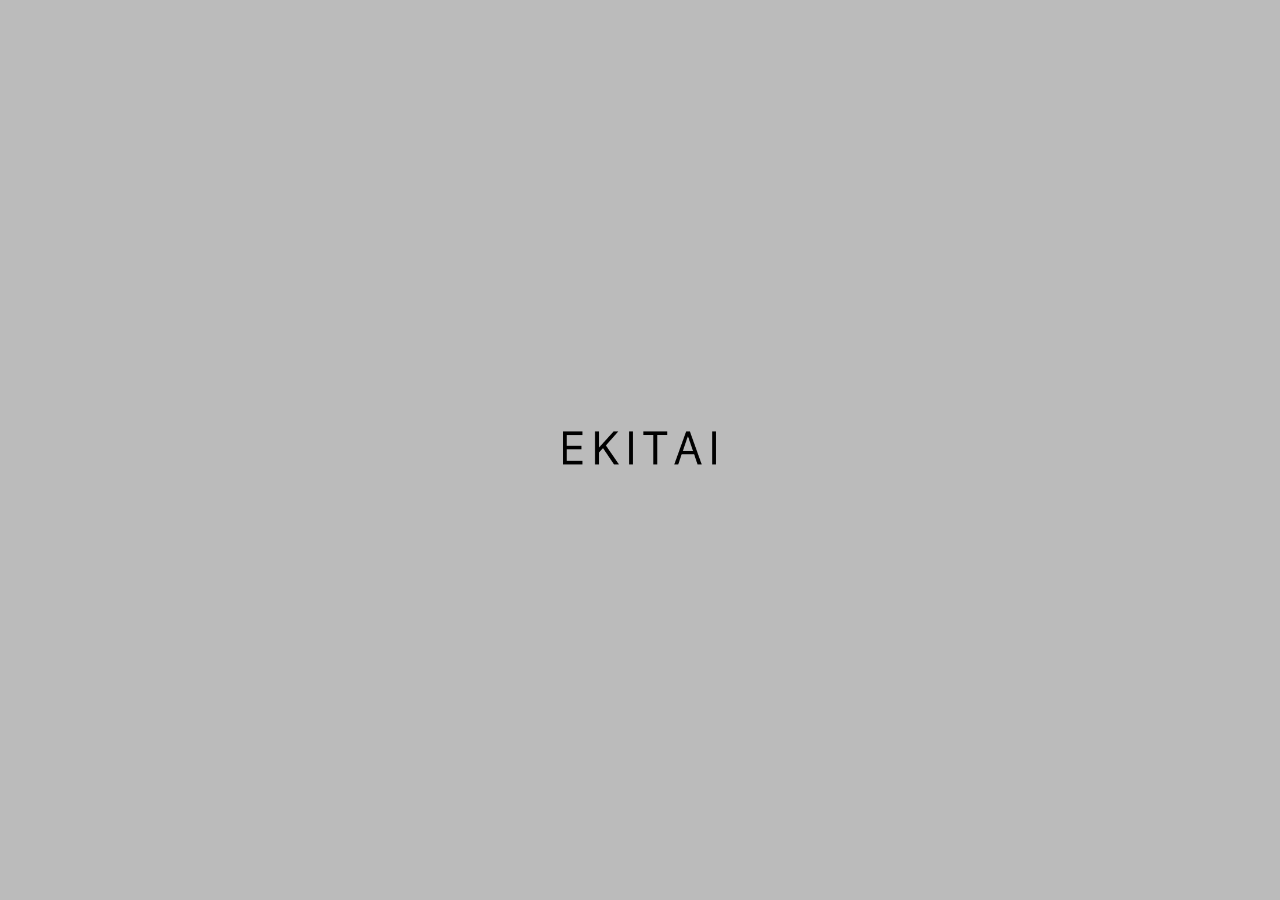
==== index.html @ 5b838860 "add single page" ====
<!DOCTYPE html>
<html lang="zh-TW">
<head>
    <meta charset="UTF-8">
    <meta name="viewport" content="width=device-width, initial-scale=1.0">
    <title>EKITAI 高斯模糊</title>
    <link rel="icon" href="favicon.ico"/>
    <style>
        body, html {
            height: 100%;
            margin: 0;
            display: flex;
            justify-content: center;
            align-items: center;
            background-color: #bbb;
        }
        .image-container {
            max-width: 100%;
            max-height: 100%;
            display: flex;
            justify-content: center;
            align-items: center;
        }
        img {
            max-width: 20%;
            max-height: 100vh;
            object-fit: contain;
        }
    </style>
</head>
<body>
    <div class="image-container">
        <img src="images/logo/logo_black.png" alt="ekitai logo black">
    </div>
</body>
</html>
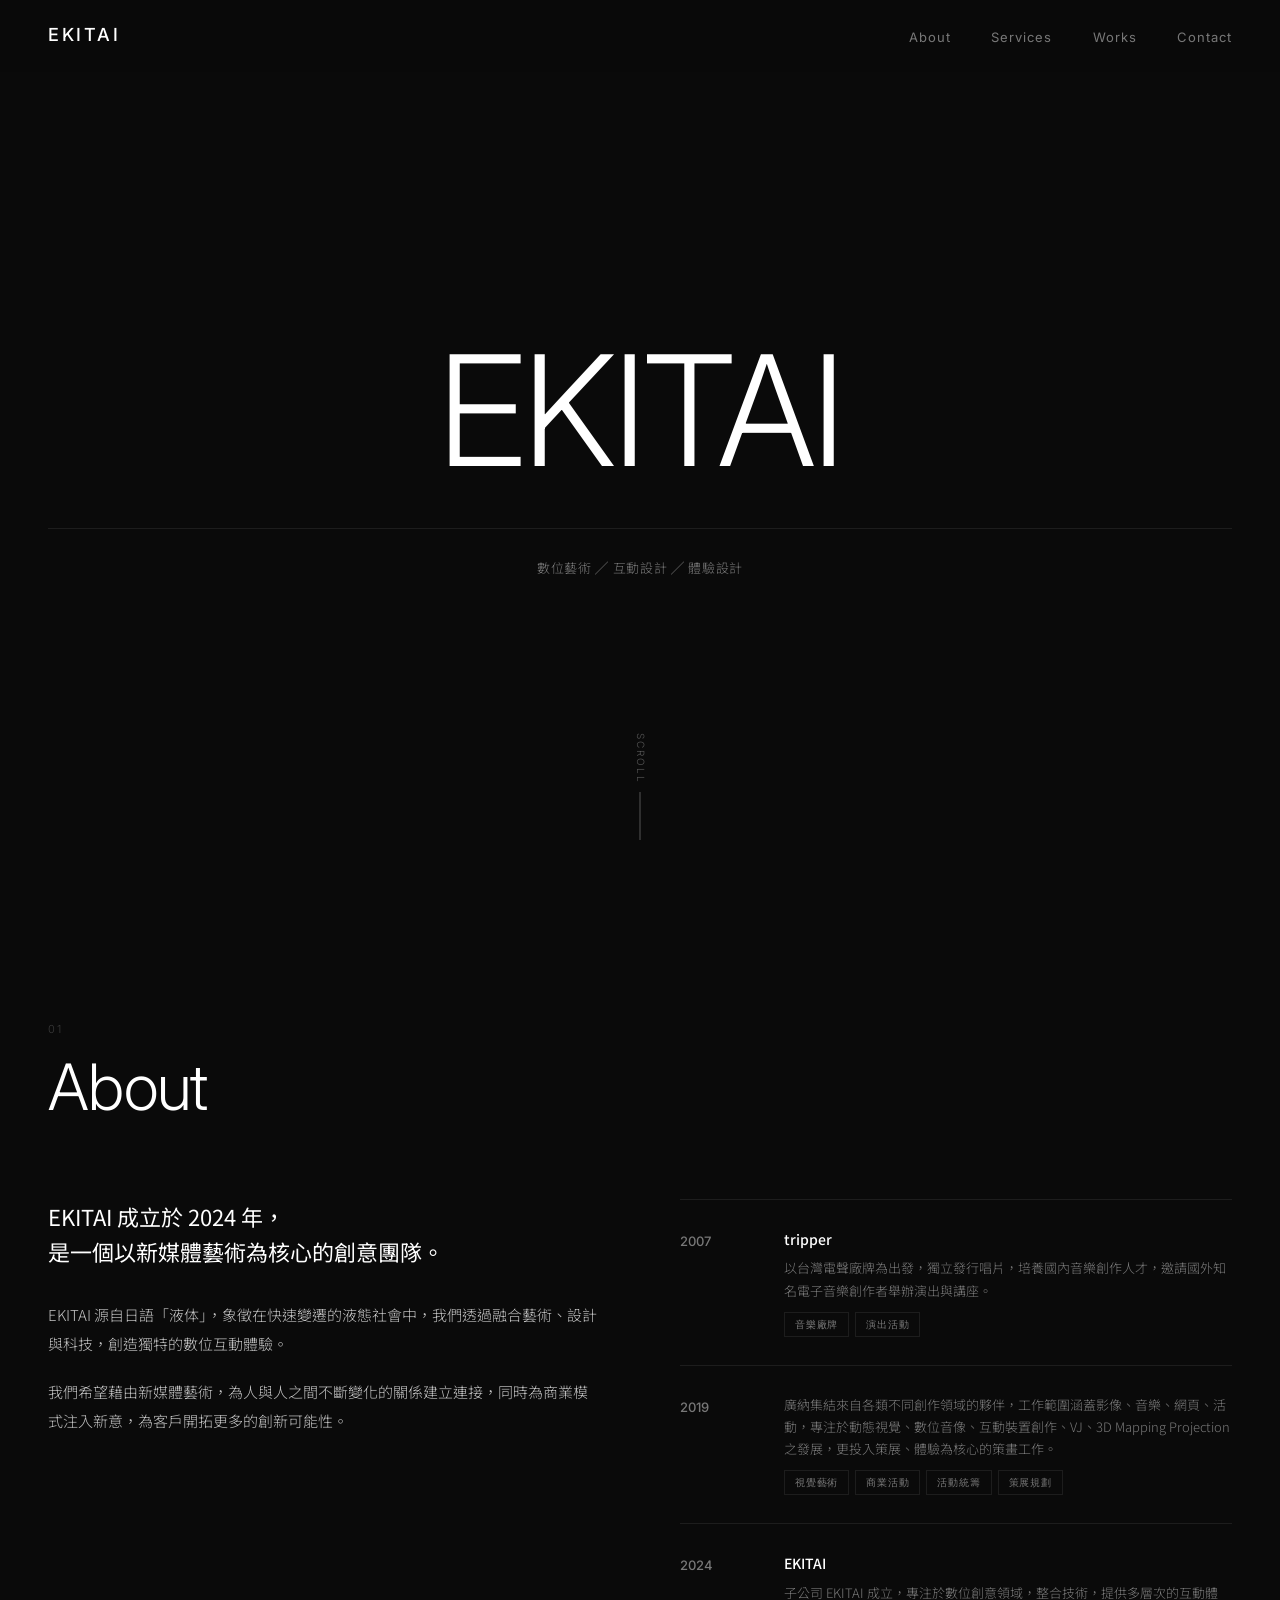
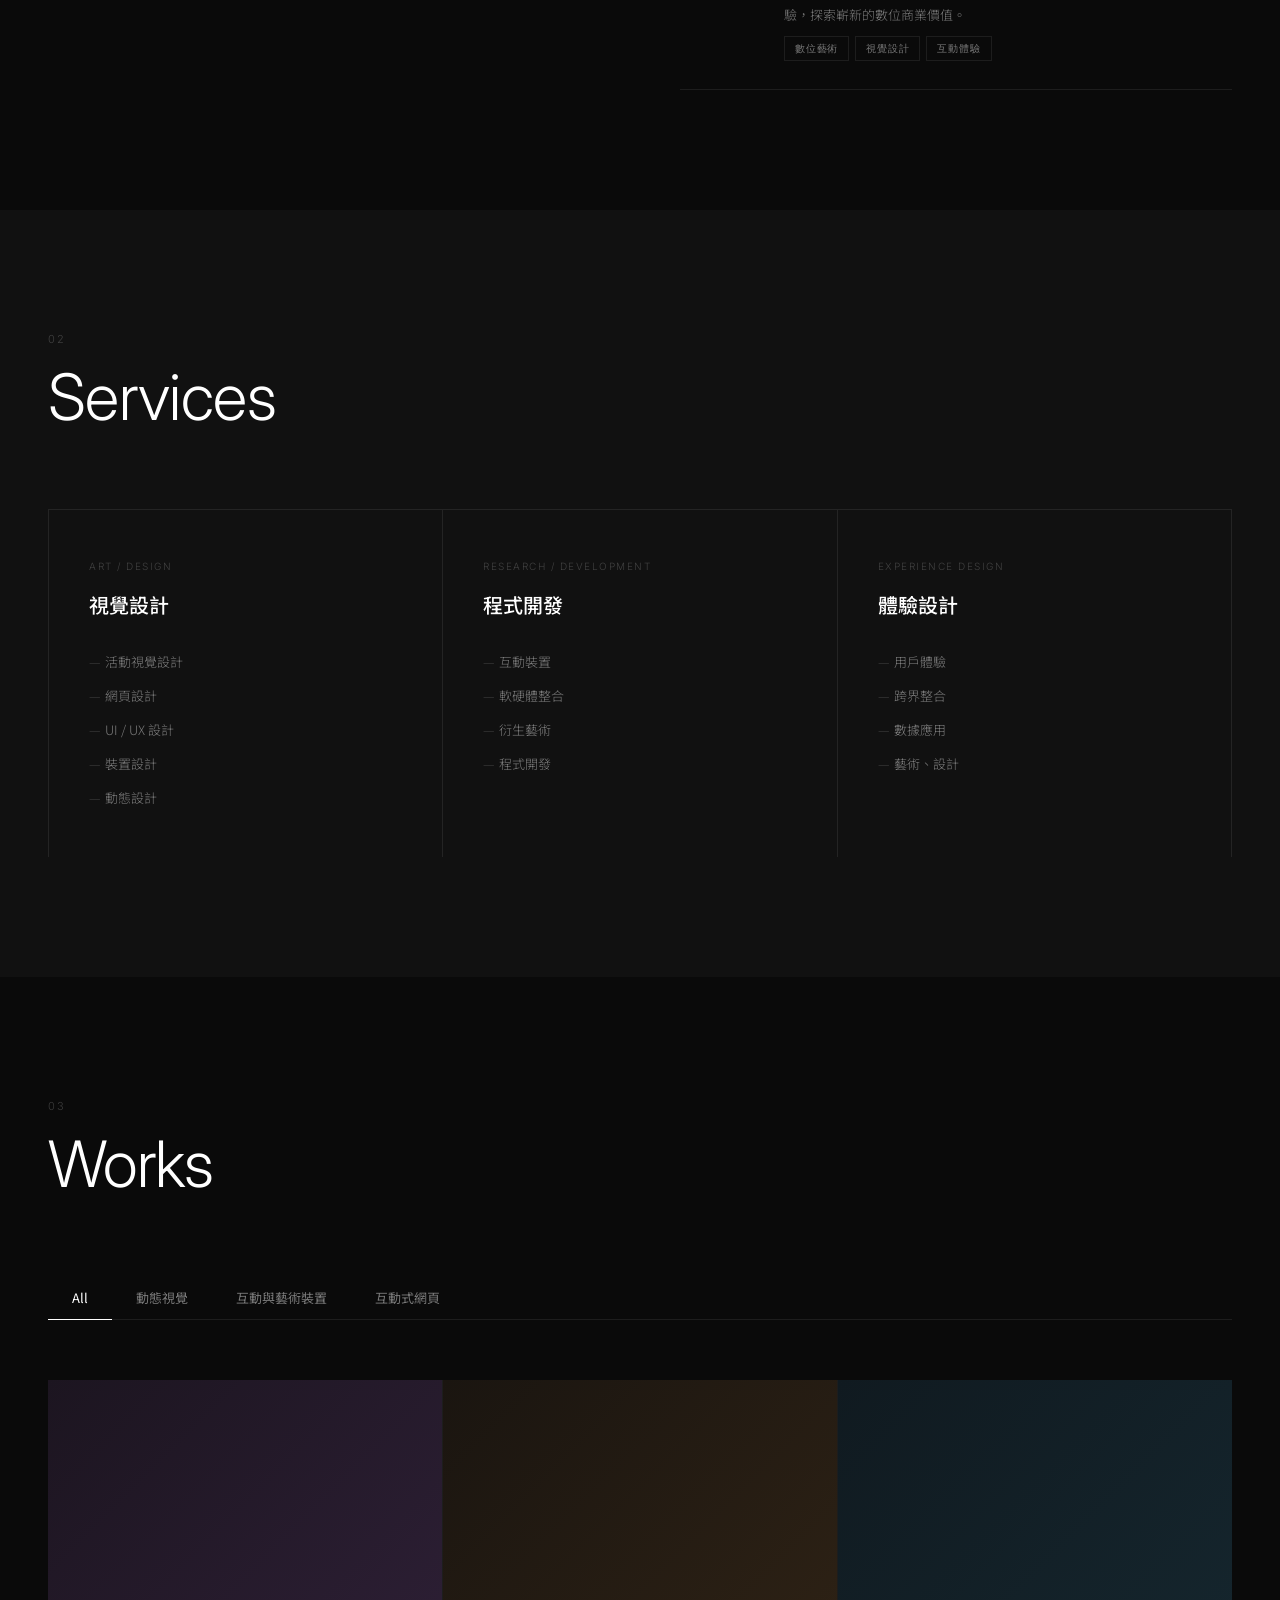
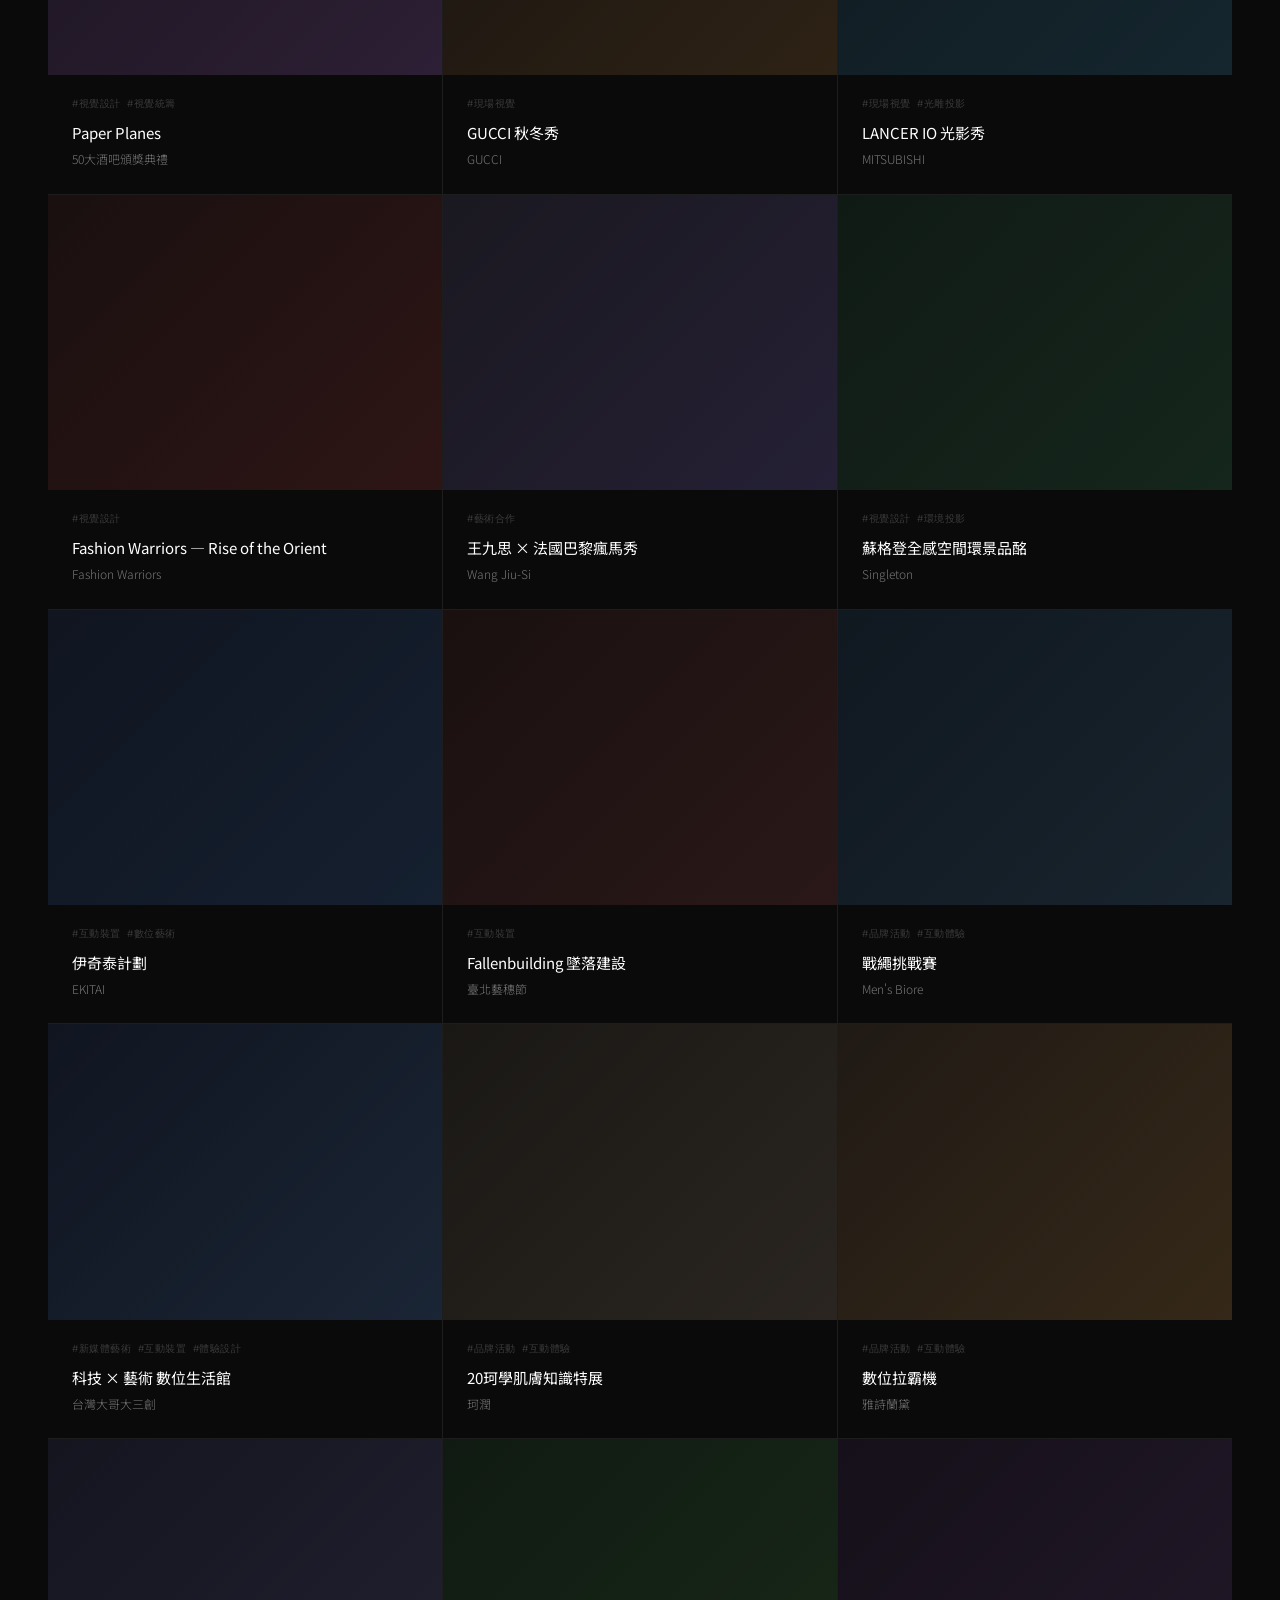
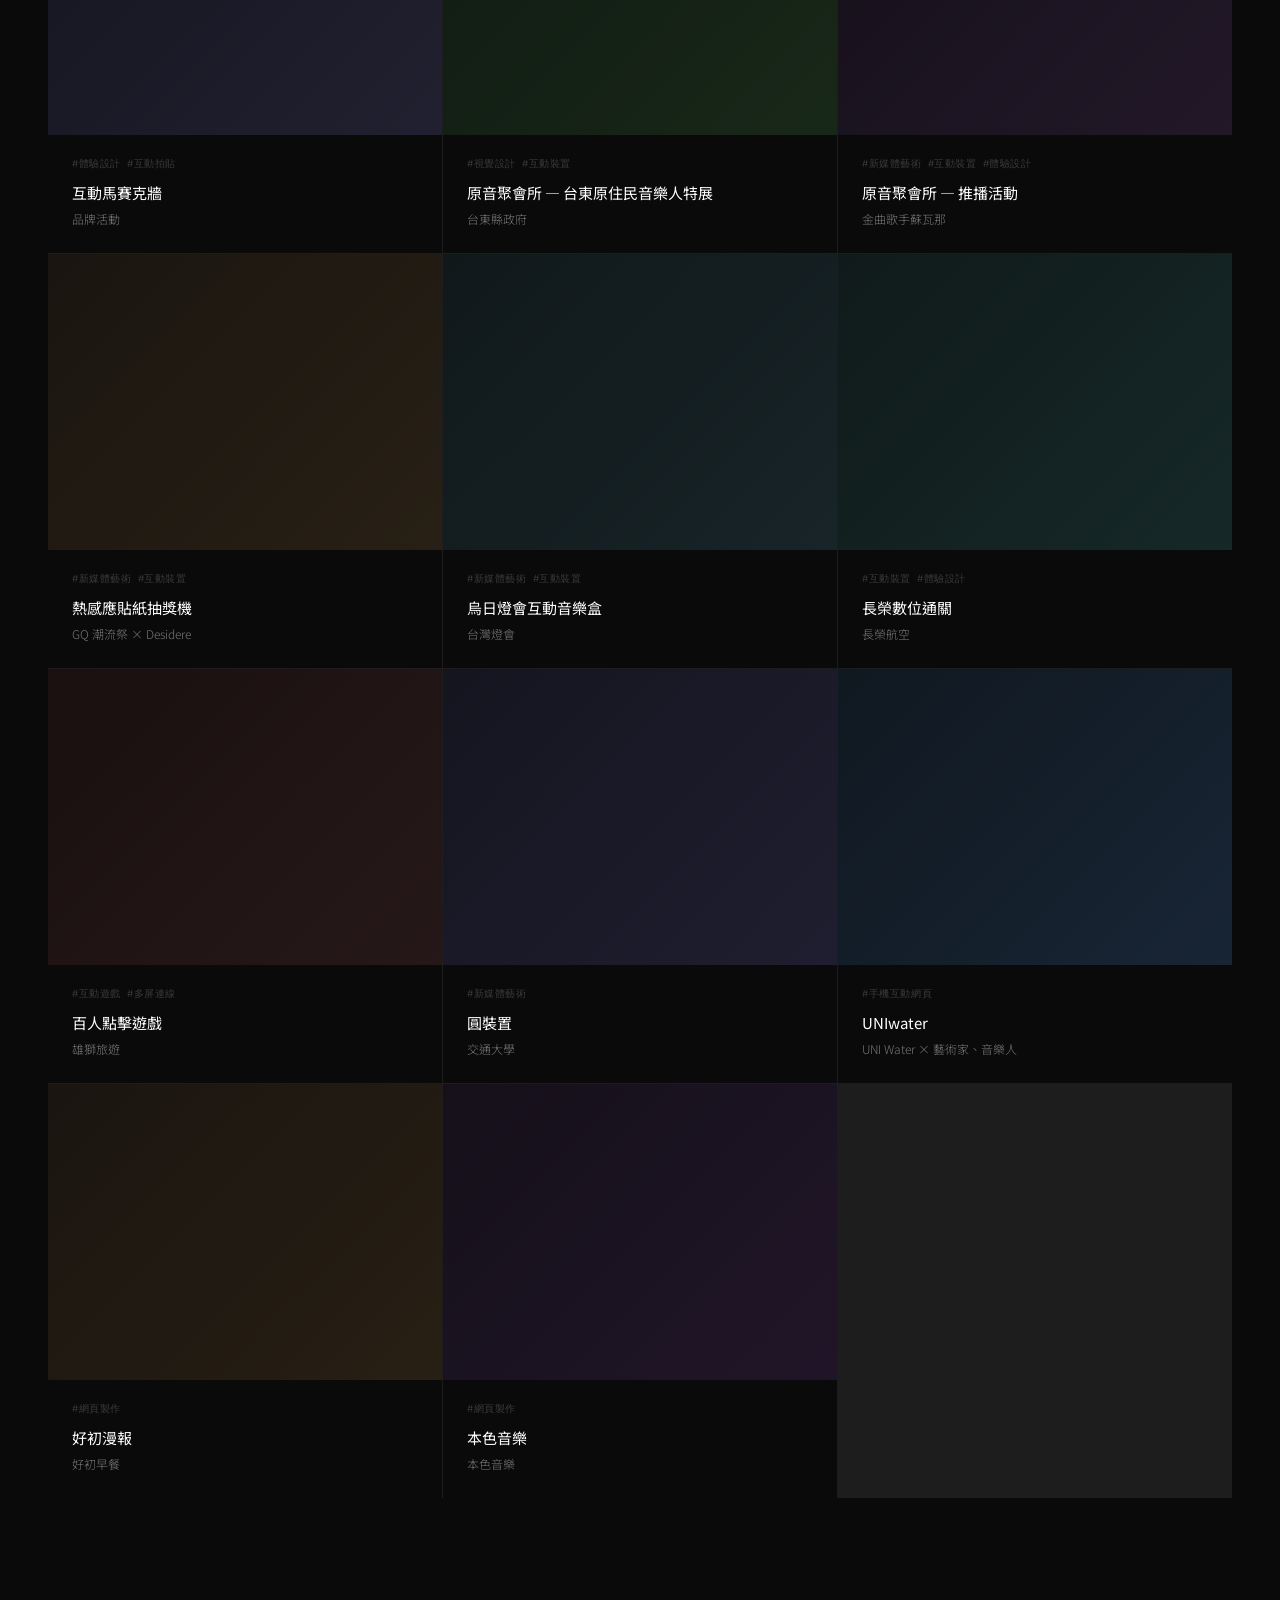
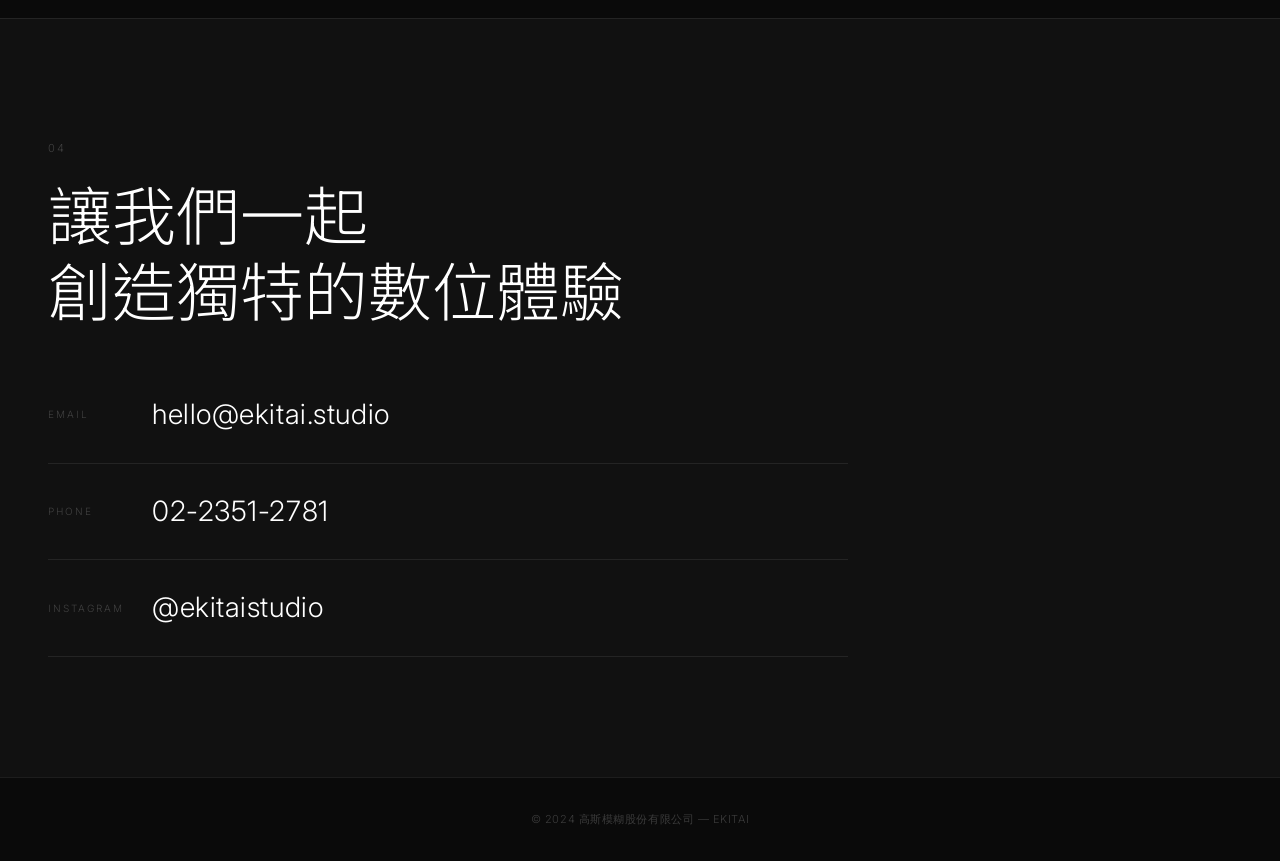
==== commit 3c91b1b5: "Launch official website with full content 重構官方網站，涵蓋 Hero、About（品牌理念與時間軸）、 Services、Works（23 件作品案例）、C" ====
--- a/index.html
+++ b/index.html
@@ -1,36 +1,1030 @@
 <!DOCTYPE html>
 <html lang="zh-TW">
 <head>
-    <meta charset="UTF-8">
-    <meta name="viewport" content="width=device-width, initial-scale=1.0">
-    <title>EKITAI 高斯模糊</title>
-    <link rel="icon" href="favicon.ico"/>
-    <style>
-        body, html {
-            height: 100%;
-            margin: 0;
-            display: flex;
-            justify-content: center;
-            align-items: center;
-            background-color: #bbb;
-        }
-        .image-container {
-            max-width: 100%;
-            max-height: 100%;
-            display: flex;
-            justify-content: center;
-            align-items: center;
-        }
-        img {
-            max-width: 20%;
-            max-height: 100vh;
-            object-fit: contain;
-        }
-    </style>
+  <meta charset="UTF-8">
+  <meta name="viewport" content="width=device-width, initial-scale=1.0">
+  <title>EKITAI — 高斯模糊股份有限公司</title>
+  <meta name="description" content="EKITAI 是以新媒體藝術為核心的創意團隊，融合藝術、設計與科技，創造獨特的數位互動體驗。">
+  <link rel="icon" href="favicon.ico">
+  <link rel="preconnect" href="https://fonts.googleapis.com">
+  <link rel="preconnect" href="https://fonts.gstatic.com" crossorigin>
+  <link href="https://fonts.googleapis.com/css2?family=Inter:wght@300;400;500&family=Noto+Sans+TC:wght@300;400;500&display=swap" rel="stylesheet">
+
+  <style>
+    /* ─── Reset & 基礎 ─── */
+    *, *::before, *::after { box-sizing: border-box; margin: 0; padding: 0; }
+
+    :root {
+      --bg: #0a0a0a;
+      --bg-2: #111111;
+      --bg-3: #1a1a1a;
+      --border: rgba(255,255,255,0.08);
+      --white: #ffffff;
+      --grey: rgba(255,255,255,0.45);
+      --grey-2: rgba(255,255,255,0.2);
+      --accent: #ffffff;
+      --font-en: 'Inter', sans-serif;
+      --font-zh: 'Noto Sans TC', sans-serif;
+    }
+
+    html { scroll-behavior: smooth; }
+
+    body {
+      background: var(--bg);
+      color: var(--white);
+      font-family: var(--font-zh);
+      font-weight: 300;
+      line-height: 1.7;
+      overflow-x: hidden;
+    }
+
+    /* ─── Navigation ─── */
+    nav {
+      position: fixed;
+      top: 0; left: 0; right: 0;
+      z-index: 100;
+      display: flex;
+      align-items: center;
+      justify-content: space-between;
+      padding: 20px 48px;
+      background: rgba(10,10,10,0.85);
+      backdrop-filter: blur(12px);
+      -webkit-backdrop-filter: blur(12px);
+      border-bottom: 1px solid transparent;
+      transition: border-color 0.3s;
+    }
+
+    nav.scrolled { border-bottom-color: var(--border); }
+
+    .nav-logo {
+      font-family: var(--font-en);
+      font-size: 18px;
+      font-weight: 500;
+      letter-spacing: 0.15em;
+      color: var(--white);
+      text-decoration: none;
+    }
+
+    .nav-links {
+      display: flex;
+      gap: 40px;
+      list-style: none;
+    }
+
+    .nav-links a {
+      font-family: var(--font-en);
+      font-size: 13px;
+      font-weight: 400;
+      letter-spacing: 0.08em;
+      color: var(--grey);
+      text-decoration: none;
+      transition: color 0.2s;
+    }
+
+    .nav-links a:hover { color: var(--white); }
+
+    /* 漢堡選單（手機版） */
+    .nav-hamburger {
+      display: none;
+      flex-direction: column;
+      gap: 5px;
+      cursor: pointer;
+      padding: 4px;
+    }
+
+    .nav-hamburger span {
+      display: block;
+      width: 22px;
+      height: 1px;
+      background: var(--white);
+      transition: all 0.3s;
+    }
+
+    .nav-hamburger.open span:nth-child(1) { transform: rotate(45deg) translate(4px, 4px); }
+    .nav-hamburger.open span:nth-child(2) { opacity: 0; }
+    .nav-hamburger.open span:nth-child(3) { transform: rotate(-45deg) translate(4px, -4px); }
+
+    /* 手機版選單 */
+    .nav-mobile {
+      display: none;
+      position: fixed;
+      top: 0; left: 0; right: 0; bottom: 0;
+      z-index: 99;
+      background: var(--bg);
+      flex-direction: column;
+      justify-content: center;
+      align-items: center;
+      gap: 40px;
+    }
+
+    .nav-mobile.open { display: flex; }
+
+    .nav-mobile a {
+      font-family: var(--font-en);
+      font-size: 28px;
+      font-weight: 400;
+      letter-spacing: 0.1em;
+      color: var(--white);
+      text-decoration: none;
+      transition: opacity 0.2s;
+    }
+
+    .nav-mobile a:hover { opacity: 0.5; }
+
+    /* ─── Hero ─── */
+    #hero {
+      min-height: 100svh;
+      display: flex;
+      flex-direction: column;
+      justify-content: center;
+      align-items: center;
+      padding: 80px 48px 60px;
+      position: relative;
+      overflow: hidden;
+      text-align: center;
+    }
+
+    .hero-title {
+      font-family: var(--font-en);
+      font-size: clamp(72px, 12vw, 180px);
+      font-weight: 300;
+      letter-spacing: -0.02em;
+      line-height: 0.9;
+      color: var(--white);
+    }
+
+    .hero-bottom {
+      display: flex;
+      align-items: center;
+      justify-content: center;
+      margin-top: 48px;
+      border-top: 1px solid var(--border);
+      padding-top: 28px;
+      width: 100%;
+    }
+
+    .hero-desc {
+      font-size: 13px;
+      color: var(--grey);
+      letter-spacing: 0.05em;
+      text-align: center;
+    }
+
+    /* 滾動提示 */
+    .scroll-hint {
+      position: absolute;
+      bottom: 60px;
+      left: 50%;
+      transform: translateX(-50%);
+      display: flex;
+      flex-direction: column;
+      align-items: center;
+      gap: 8px;
+      opacity: 0.3;
+    }
+
+    .scroll-hint span {
+      font-family: var(--font-en);
+      font-size: 10px;
+      letter-spacing: 0.2em;
+      writing-mode: vertical-rl;
+    }
+
+    .scroll-line {
+      width: 1px;
+      height: 48px;
+      background: var(--white);
+      animation: scrollDown 1.8s ease-in-out infinite;
+    }
+
+    @keyframes scrollDown {
+      0% { transform: scaleY(0); transform-origin: top; }
+      50% { transform: scaleY(1); transform-origin: top; }
+      51% { transform: scaleY(1); transform-origin: bottom; }
+      100% { transform: scaleY(0); transform-origin: bottom; }
+    }
+
+    /* ─── 共用 Section 樣式 ─── */
+    section { padding: 120px 48px; }
+
+    .section-index {
+      font-family: var(--font-en);
+      font-size: 11px;
+      letter-spacing: 0.2em;
+      color: var(--grey-2);
+      margin-bottom: 16px;
+    }
+
+    .section-title {
+      font-family: var(--font-en);
+      font-size: clamp(36px, 5vw, 72px);
+      font-weight: 300;
+      letter-spacing: -0.01em;
+      line-height: 1;
+      margin-bottom: 80px;
+    }
+
+    /* ─── About ─── */
+    #about { background: var(--bg); }
+
+    .about-grid {
+      display: grid;
+      grid-template-columns: 1fr 1fr;
+      gap: 80px;
+      align-items: start;
+    }
+
+    .about-text p {
+      font-size: 15px;
+      color: rgba(255,255,255,0.75);
+      line-height: 1.9;
+      margin-bottom: 20px;
+    }
+
+    .about-text .highlight {
+      font-size: 22px;
+      font-weight: 400;
+      color: var(--white);
+      line-height: 1.6;
+      margin-bottom: 32px;
+    }
+
+    /* 時間軸 */
+    .timeline {
+      display: flex;
+      flex-direction: column;
+      gap: 0;
+    }
+
+    .timeline-item {
+      display: grid;
+      grid-template-columns: 80px 1fr;
+      gap: 24px;
+      padding: 28px 0;
+      border-top: 1px solid var(--border);
+      position: relative;
+    }
+
+    .timeline-item:last-child { border-bottom: 1px solid var(--border); }
+
+    .timeline-year {
+      font-family: var(--font-en);
+      font-size: 13px;
+      font-weight: 500;
+      color: var(--grey);
+      padding-top: 2px;
+    }
+
+    .timeline-content h4 {
+      font-size: 14px;
+      font-weight: 500;
+      color: var(--white);
+      margin-bottom: 6px;
+    }
+
+    .timeline-content p {
+      font-size: 13px;
+      color: var(--grey);
+      line-height: 1.7;
+    }
+
+    .timeline-tags {
+      display: flex;
+      flex-wrap: wrap;
+      gap: 6px;
+      margin-top: 10px;
+    }
+
+    .timeline-tag {
+      font-family: var(--font-en);
+      font-size: 10px;
+      letter-spacing: 0.08em;
+      padding: 3px 10px;
+      border: 1px solid var(--border);
+      color: var(--grey);
+    }
+
+    /* ─── Services ─── */
+    #services { background: var(--bg-2); }
+
+    .services-grid {
+      display: grid;
+      grid-template-columns: repeat(3, 1fr);
+      border-left: 1px solid var(--border);
+    }
+
+    .service-col {
+      padding: 48px 40px;
+      border-right: 1px solid var(--border);
+      border-top: 1px solid var(--border);
+    }
+
+    .service-en {
+      font-family: var(--font-en);
+      font-size: 10px;
+      letter-spacing: 0.15em;
+      color: var(--grey-2);
+      text-transform: uppercase;
+      margin-bottom: 16px;
+    }
+
+    .service-title {
+      font-size: 20px;
+      font-weight: 500;
+      margin-bottom: 32px;
+      line-height: 1.4;
+    }
+
+    .service-items {
+      list-style: none;
+      display: flex;
+      flex-direction: column;
+      gap: 12px;
+    }
+
+    .service-items li {
+      font-size: 13px;
+      color: var(--grey);
+      padding-left: 16px;
+      position: relative;
+    }
+
+    .service-items li::before {
+      content: '—';
+      position: absolute;
+      left: 0;
+      color: var(--grey-2);
+    }
+
+    /* ─── Works ─── */
+    #works { background: var(--bg); }
+
+    .works-filter {
+      display: flex;
+      gap: 0;
+      margin-bottom: 60px;
+      border-bottom: 1px solid var(--border);
+    }
+
+    .filter-btn {
+      font-family: var(--font-zh);
+      font-size: 13px;
+      font-weight: 400;
+      color: var(--grey);
+      background: none;
+      border: none;
+      cursor: pointer;
+      padding: 12px 24px;
+      position: relative;
+      transition: color 0.2s;
+      white-space: nowrap;
+    }
+
+    .filter-btn::after {
+      content: '';
+      position: absolute;
+      bottom: -1px; left: 0; right: 0;
+      height: 1px;
+      background: var(--white);
+      transform: scaleX(0);
+      transition: transform 0.2s;
+    }
+
+    .filter-btn.active { color: var(--white); }
+    .filter-btn.active::after { transform: scaleX(1); }
+    .filter-btn:hover { color: rgba(255,255,255,0.7); }
+
+    .works-grid {
+      display: grid;
+      grid-template-columns: repeat(3, 1fr);
+      gap: 1px;
+      background: var(--border);
+    }
+
+    .work-card {
+      background: var(--bg);
+      position: relative;
+      overflow: hidden;
+      cursor: pointer;
+      display: block;
+    }
+
+    .work-card[data-category] { transition: opacity 0.3s, transform 0.3s; }
+    .work-card.hidden { display: none; }
+
+    .work-thumb {
+      width: 100%;
+      aspect-ratio: 4/3;
+      background: var(--bg-3);
+      position: relative;
+      overflow: hidden;
+    }
+
+    /* 佔位圖漸層背景 */
+    .work-thumb::before {
+      content: '';
+      position: absolute;
+      inset: 0;
+      background: linear-gradient(135deg, var(--ph-a, #1a1a1a) 0%, var(--ph-b, #2a2a2a) 100%);
+    }
+
+    .work-thumb-overlay {
+      position: absolute;
+      inset: 0;
+      background: rgba(0,0,0,0);
+      transition: background 0.3s;
+    }
+
+    .work-card:hover .work-thumb-overlay { background: rgba(0,0,0,0.3); }
+
+    .work-info {
+      padding: 20px 24px 24px;
+    }
+
+    .work-tags {
+      display: flex;
+      flex-wrap: wrap;
+      gap: 6px;
+      margin-bottom: 10px;
+    }
+
+    .work-tag {
+      font-family: var(--font-en);
+      font-size: 10px;
+      letter-spacing: 0.06em;
+      color: var(--grey-2);
+    }
+
+    .work-tag::before { content: '#'; }
+
+    .work-name {
+      font-size: 15px;
+      font-weight: 400;
+      color: var(--white);
+      line-height: 1.4;
+      margin-bottom: 6px;
+    }
+
+    .work-client {
+      font-size: 12px;
+      color: var(--grey);
+    }
+
+    /* ─── Contact ─── */
+    #contact {
+      background: var(--bg-2);
+      border-top: 1px solid var(--border);
+    }
+
+    .contact-inner {
+      max-width: 800px;
+    }
+
+    .contact-cta {
+      font-size: clamp(32px, 5vw, 64px);
+      font-weight: 300;
+      line-height: 1.2;
+      margin-bottom: 64px;
+      color: var(--white);
+    }
+
+    .contact-links {
+      display: flex;
+      flex-direction: column;
+      gap: 24px;
+    }
+
+    .contact-row {
+      display: flex;
+      align-items: center;
+      gap: 24px;
+      padding-bottom: 24px;
+      border-bottom: 1px solid var(--border);
+    }
+
+    .contact-label {
+      font-family: var(--font-en);
+      font-size: 10px;
+      letter-spacing: 0.2em;
+      color: var(--grey-2);
+      width: 80px;
+      flex-shrink: 0;
+      text-transform: uppercase;
+    }
+
+    .contact-value {
+      font-family: var(--font-en);
+      font-size: clamp(16px, 2.5vw, 28px);
+      font-weight: 300;
+      color: var(--white);
+      text-decoration: none;
+      letter-spacing: 0.02em;
+      transition: opacity 0.2s;
+    }
+
+    .contact-value:hover { opacity: 0.5; }
+
+    /* ─── Footer ─── */
+    footer {
+      padding: 32px 48px;
+      border-top: 1px solid var(--border);
+      display: flex;
+      justify-content: center;
+      align-items: center;
+      text-align: center;
+    }
+
+    footer p {
+      font-family: var(--font-en);
+      font-size: 11px;
+      color: var(--grey-2);
+      letter-spacing: 0.05em;
+    }
+
+    /* ─── 入場動畫 ─── */
+    .reveal {
+      opacity: 0;
+      transform: translateY(24px);
+      transition: opacity 0.7s ease, transform 0.7s ease;
+    }
+
+    .reveal.visible {
+      opacity: 1;
+      transform: translateY(0);
+    }
+
+    /* ─── RWD ─── */
+    @media (max-width: 900px) {
+      nav { padding: 18px 24px; }
+      .nav-links { display: none; }
+      .nav-hamburger { display: flex; }
+
+      #hero { padding: 80px 24px 48px; }
+      .hero-bottom { flex-direction: column; align-items: center; gap: 12px; }
+
+      section { padding: 80px 24px; }
+
+      .about-grid { grid-template-columns: 1fr; gap: 48px; }
+
+      .services-grid { grid-template-columns: 1fr; }
+
+      .works-filter { overflow-x: auto; padding-bottom: 0; }
+      .filter-btn { padding: 12px 18px; }
+
+      .works-grid { grid-template-columns: 1fr 1fr; }
+
+      footer { padding: 24px; flex-direction: column; gap: 8px; text-align: center; }
+    }
+
+    @media (max-width: 600px) {
+      .works-grid { grid-template-columns: 1fr; }
+    }
+  </style>
 </head>
 <body>
-    <div class="image-container">
-        <img src="images/logo/logo_black.png" alt="ekitai logo black">
+
+  <!-- Navigation -->
+  <nav id="nav">
+    <a href="#hero" class="nav-logo">EKITAI</a>
+    <ul class="nav-links">
+      <li><a href="#about">About</a></li>
+      <li><a href="#services">Services</a></li>
+      <li><a href="#works">Works</a></li>
+      <li><a href="#contact">Contact</a></li>
+    </ul>
+    <div class="nav-hamburger" id="hamburger" aria-label="選單">
+      <span></span><span></span><span></span>
     </div>
+  </nav>
+
+  <!-- 手機版選單 -->
+  <div class="nav-mobile" id="mobileMenu">
+    <a href="#about" class="mobile-link">About</a>
+    <a href="#services" class="mobile-link">Services</a>
+    <a href="#works" class="mobile-link">Works</a>
+    <a href="#contact" class="mobile-link">Contact</a>
+  </div>
+
+  <!-- Hero -->
+  <section id="hero">
+    <h1 class="hero-title reveal">EKITAI</h1>
+    <div class="hero-bottom reveal">
+      <p class="hero-desc">數位藝術 ╱ 互動設計 ╱ 體驗設計</p>
+    </div>
+    <div class="scroll-hint">
+      <span>SCROLL</span>
+      <div class="scroll-line"></div>
+    </div>
+  </section>
+
+  <!-- About -->
+  <section id="about">
+    <div class="section-index reveal">01</div>
+    <h2 class="section-title reveal">About</h2>
+    <div class="about-grid">
+      <div class="about-text">
+        <p class="highlight reveal">EKITAI 成立於 2024 年，<br>是一個以新媒體藝術為核心的創意團隊。</p>
+        <p class="reveal">EKITAI 源自日語「液体」，象徵在快速變遷的液態社會中，我們透過融合藝術、設計與科技，創造獨特的數位互動體驗。</p>
+        <p class="reveal">我們希望藉由新媒體藝術，為人與人之間不斷變化的關係建立連接，同時為商業模式注入新意，為客戶開拓更多的創新可能性。</p>
+      </div>
+      <div class="timeline reveal">
+        <div class="timeline-item">
+          <div class="timeline-year">2007</div>
+          <div class="timeline-content">
+            <h4>tripper</h4>
+            <p>以台灣電聲廠牌為出發，獨立發行唱片，培養國內音樂創作人才，邀請國外知名電子音樂創作者舉辦演出與講座。</p>
+            <div class="timeline-tags">
+              <span class="timeline-tag">音樂廠牌</span>
+              <span class="timeline-tag">演出活動</span>
+            </div>
+          </div>
+        </div>
+        <div class="timeline-item">
+          <div class="timeline-year">2019</div>
+          <div class="timeline-content">
+            <p>廣納集結來自各類不同創作領域的夥伴，工作範圍涵蓋影像、音樂、網頁、活動，專注於動態視覺、數位音像、互動裝置創作、VJ、3D Mapping Projection 之發展，更投入策展、體驗為核心的策畫工作。</p>
+            <div class="timeline-tags">
+              <span class="timeline-tag">視覺藝術</span>
+              <span class="timeline-tag">商業活動</span>
+              <span class="timeline-tag">活動統籌</span>
+              <span class="timeline-tag">策展規劃</span>
+            </div>
+          </div>
+        </div>
+        <div class="timeline-item">
+          <div class="timeline-year">2024</div>
+          <div class="timeline-content">
+            <h4>EKITAI</h4>
+            <p>子公司 EKITAI 成立，專注於數位創意領域，整合技術，提供多層次的互動體驗，探索嶄新的數位商業價值。</p>
+            <div class="timeline-tags">
+              <span class="timeline-tag">數位藝術</span>
+              <span class="timeline-tag">視覺設計</span>
+              <span class="timeline-tag">互動體驗</span>
+            </div>
+          </div>
+        </div>
+      </div>
+    </div>
+  </section>
+
+  <!-- Services -->
+  <section id="services">
+    <div class="section-index reveal">02</div>
+    <h2 class="section-title reveal">Services</h2>
+    <div class="services-grid">
+      <div class="service-col reveal">
+        <div class="service-en">Art / Design</div>
+        <h3 class="service-title">視覺設計</h3>
+        <ul class="service-items">
+          <li>活動視覺設計</li>
+          <li>網頁設計</li>
+          <li>UI / UX 設計</li>
+          <li>裝置設計</li>
+          <li>動態設計</li>
+        </ul>
+      </div>
+      <div class="service-col reveal">
+        <div class="service-en">Research / Development</div>
+        <h3 class="service-title">程式開發</h3>
+        <ul class="service-items">
+          <li>互動裝置</li>
+          <li>軟硬體整合</li>
+          <li>衍生藝術</li>
+          <li>程式開發</li>
+        </ul>
+      </div>
+      <div class="service-col reveal">
+        <div class="service-en">Experience Design</div>
+        <h3 class="service-title">體驗設計</h3>
+        <ul class="service-items">
+          <li>用戶體驗</li>
+          <li>跨界整合</li>
+          <li>數據應用</li>
+          <li>藝術、設計</li>
+        </ul>
+      </div>
+    </div>
+  </section>
+
+  <!-- Works -->
+  <section id="works">
+    <div class="section-index reveal">03</div>
+    <h2 class="section-title reveal">Works</h2>
+
+    <!-- 篩選按鈕 -->
+    <div class="works-filter reveal">
+      <button class="filter-btn active" data-filter="all">All</button>
+      <button class="filter-btn" data-filter="motion">動態視覺</button>
+      <button class="filter-btn" data-filter="install">互動與藝術裝置</button>
+      <button class="filter-btn" data-filter="web">互動式網頁</button>
+    </div>
+
+    <!-- 作品卡片 -->
+    <div class="works-grid">
+
+      <!-- 動態視覺 -->
+      <div class="work-card" data-category="motion" style="--ph-a:#1c1520;--ph-b:#2d1f35;">
+        <div class="work-thumb"><div class="work-thumb-overlay"></div></div>
+        <div class="work-info">
+          <div class="work-tags"><span class="work-tag">視覺設計</span><span class="work-tag">視覺統籌</span></div>
+          <div class="work-name">Paper Planes</div>
+          <div class="work-client">50大酒吧頒獎典禮</div>
+        </div>
+      </div>
+
+      <div class="work-card" data-category="motion" style="--ph-a:#1a1510;--ph-b:#2e2215;">
+        <div class="work-thumb"><div class="work-thumb-overlay"></div></div>
+        <div class="work-info">
+          <div class="work-tags"><span class="work-tag">現場視覺</span></div>
+          <div class="work-name">GUCCI 秋冬秀</div>
+          <div class="work-client">GUCCI</div>
+        </div>
+      </div>
+
+      <div class="work-card" data-category="motion" style="--ph-a:#101a20;--ph-b:#15262e;">
+        <div class="work-thumb"><div class="work-thumb-overlay"></div></div>
+        <div class="work-info">
+          <div class="work-tags"><span class="work-tag">現場視覺</span><span class="work-tag">光雕投影</span></div>
+          <div class="work-name">LANCER IO 光影秀</div>
+          <div class="work-client">MITSUBISHI</div>
+        </div>
+      </div>
+
+      <div class="work-card" data-category="motion" style="--ph-a:#1a1010;--ph-b:#2e1515;">
+        <div class="work-thumb"><div class="work-thumb-overlay"></div></div>
+        <div class="work-info">
+          <div class="work-tags"><span class="work-tag">視覺設計</span></div>
+          <div class="work-name">Fashion Warriors — Rise of the Orient</div>
+          <div class="work-client">Fashion Warriors</div>
+        </div>
+      </div>
+
+      <div class="work-card" data-category="motion" style="--ph-a:#1a1820;--ph-b:#252035;">
+        <div class="work-thumb"><div class="work-thumb-overlay"></div></div>
+        <div class="work-info">
+          <div class="work-tags"><span class="work-tag">藝術合作</span></div>
+          <div class="work-name">王九思 × 法國巴黎瘋馬秀</div>
+          <div class="work-client">Wang Jiu-Si</div>
+        </div>
+      </div>
+
+      <div class="work-card" data-category="motion" style="--ph-a:#101a15;--ph-b:#15261c;">
+        <div class="work-thumb"><div class="work-thumb-overlay"></div></div>
+        <div class="work-info">
+          <div class="work-tags"><span class="work-tag">視覺設計</span><span class="work-tag">環境投影</span></div>
+          <div class="work-name">蘇格登全感空間環景品酩</div>
+          <div class="work-client">Singleton</div>
+        </div>
+      </div>
+
+      <!-- 互動與藝術裝置 -->
+      <div class="work-card" data-category="install" style="--ph-a:#101520;--ph-b:#152030;">
+        <div class="work-thumb"><div class="work-thumb-overlay"></div></div>
+        <div class="work-info">
+          <div class="work-tags"><span class="work-tag">互動裝置</span><span class="work-tag">數位藝術</span></div>
+          <div class="work-name">伊奇泰計劃</div>
+          <div class="work-client">EKITAI</div>
+        </div>
+      </div>
+
+      <div class="work-card" data-category="install" style="--ph-a:#1a1010;--ph-b:#2a1818;">
+        <div class="work-thumb"><div class="work-thumb-overlay"></div></div>
+        <div class="work-info">
+          <div class="work-tags"><span class="work-tag">互動裝置</span></div>
+          <div class="work-name">Fallenbuilding 墜落建設</div>
+          <div class="work-client">臺北藝穗節</div>
+        </div>
+      </div>
+
+      <div class="work-card" data-category="install" style="--ph-a:#101820;--ph-b:#18242e;">
+        <div class="work-thumb"><div class="work-thumb-overlay"></div></div>
+        <div class="work-info">
+          <div class="work-tags"><span class="work-tag">品牌活動</span><span class="work-tag">互動體驗</span></div>
+          <div class="work-name">戰繩挑戰賽</div>
+          <div class="work-client">Men's Biore</div>
+        </div>
+      </div>
+
+      <div class="work-card" data-category="install" style="--ph-a:#101520;--ph-b:#1a2535;">
+        <div class="work-thumb"><div class="work-thumb-overlay"></div></div>
+        <div class="work-info">
+          <div class="work-tags"><span class="work-tag">新媒體藝術</span><span class="work-tag">互動裝置</span><span class="work-tag">體驗設計</span></div>
+          <div class="work-name">科技 × 藝術 數位生活館</div>
+          <div class="work-client">台灣大哥大三創</div>
+        </div>
+      </div>
+
+      <div class="work-card" data-category="install" style="--ph-a:#1a1815;--ph-b:#2a2520;">
+        <div class="work-thumb"><div class="work-thumb-overlay"></div></div>
+        <div class="work-info">
+          <div class="work-tags"><span class="work-tag">品牌活動</span><span class="work-tag">互動體驗</span></div>
+          <div class="work-name">20珂學肌膚知識特展</div>
+          <div class="work-client">珂潤</div>
+        </div>
+      </div>
+
+      <div class="work-card" data-category="install" style="--ph-a:#201a15;--ph-b:#352818;">
+        <div class="work-thumb"><div class="work-thumb-overlay"></div></div>
+        <div class="work-info">
+          <div class="work-tags"><span class="work-tag">品牌活動</span><span class="work-tag">互動體驗</span></div>
+          <div class="work-name">數位拉霸機</div>
+          <div class="work-client">雅詩蘭黛</div>
+        </div>
+      </div>
+
+      <div class="work-card" data-category="install" style="--ph-a:#151520;--ph-b:#202030;">
+        <div class="work-thumb"><div class="work-thumb-overlay"></div></div>
+        <div class="work-info">
+          <div class="work-tags"><span class="work-tag">體驗設計</span><span class="work-tag">互動拍貼</span></div>
+          <div class="work-name">互動馬賽克牆</div>
+          <div class="work-client">品牌活動</div>
+        </div>
+      </div>
+
+      <div class="work-card" data-category="install" style="--ph-a:#101a12;--ph-b:#182818;">
+        <div class="work-thumb"><div class="work-thumb-overlay"></div></div>
+        <div class="work-info">
+          <div class="work-tags"><span class="work-tag">視覺設計</span><span class="work-tag">互動裝置</span></div>
+          <div class="work-name">原音聚會所 — 台東原住民音樂人特展</div>
+          <div class="work-client">台東縣政府</div>
+        </div>
+      </div>
+
+      <div class="work-card" data-category="install" style="--ph-a:#15101a;--ph-b:#221828;">
+        <div class="work-thumb"><div class="work-thumb-overlay"></div></div>
+        <div class="work-info">
+          <div class="work-tags"><span class="work-tag">新媒體藝術</span><span class="work-tag">互動裝置</span><span class="work-tag">體驗設計</span></div>
+          <div class="work-name">原音聚會所 — 推播活動</div>
+          <div class="work-client">金曲歌手蘇瓦那</div>
+        </div>
+      </div>
+
+      <div class="work-card" data-category="install" style="--ph-a:#1a1510;--ph-b:#282015;">
+        <div class="work-thumb"><div class="work-thumb-overlay"></div></div>
+        <div class="work-info">
+          <div class="work-tags"><span class="work-tag">新媒體藝術</span><span class="work-tag">互動裝置</span></div>
+          <div class="work-name">熱感應貼紙抽獎機</div>
+          <div class="work-client">GQ 潮流祭 × Desidere</div>
+        </div>
+      </div>
+
+      <div class="work-card" data-category="install" style="--ph-a:#10181a;--ph-b:#182428;">
+        <div class="work-thumb"><div class="work-thumb-overlay"></div></div>
+        <div class="work-info">
+          <div class="work-tags"><span class="work-tag">新媒體藝術</span><span class="work-tag">互動裝置</span></div>
+          <div class="work-name">烏日燈會互動音樂盒</div>
+          <div class="work-client">台灣燈會</div>
+        </div>
+      </div>
+
+      <div class="work-card" data-category="install" style="--ph-a:#101a1a;--ph-b:#162828;">
+        <div class="work-thumb"><div class="work-thumb-overlay"></div></div>
+        <div class="work-info">
+          <div class="work-tags"><span class="work-tag">互動裝置</span><span class="work-tag">體驗設計</span></div>
+          <div class="work-name">長榮數位通關</div>
+          <div class="work-client">長榮航空</div>
+        </div>
+      </div>
+
+      <div class="work-card" data-category="install" style="--ph-a:#1a1010;--ph-b:#261818;">
+        <div class="work-thumb"><div class="work-thumb-overlay"></div></div>
+        <div class="work-info">
+          <div class="work-tags"><span class="work-tag">互動遊戲</span><span class="work-tag">多屏連線</span></div>
+          <div class="work-name">百人點擊遊戲</div>
+          <div class="work-client">雄獅旅遊</div>
+        </div>
+      </div>
+
+      <div class="work-card" data-category="install" style="--ph-a:#151520;--ph-b:#1e1e30;">
+        <div class="work-thumb"><div class="work-thumb-overlay"></div></div>
+        <div class="work-info">
+          <div class="work-tags"><span class="work-tag">新媒體藝術</span></div>
+          <div class="work-name">圓裝置</div>
+          <div class="work-client">交通大學</div>
+        </div>
+      </div>
+
+      <!-- 互動式網頁 -->
+      <div class="work-card" data-category="web" style="--ph-a:#101820;--ph-b:#182535;">
+        <div class="work-thumb"><div class="work-thumb-overlay"></div></div>
+        <div class="work-info">
+          <div class="work-tags"><span class="work-tag">手機互動網頁</span></div>
+          <div class="work-name">UNIwater</div>
+          <div class="work-client">UNI Water × 藝術家、音樂人</div>
+        </div>
+      </div>
+
+      <div class="work-card" data-category="web" style="--ph-a:#1a1510;--ph-b:#281f14;">
+        <div class="work-thumb"><div class="work-thumb-overlay"></div></div>
+        <div class="work-info">
+          <div class="work-tags"><span class="work-tag">網頁製作</span></div>
+          <div class="work-name">好初漫報</div>
+          <div class="work-client">好初早餐</div>
+        </div>
+      </div>
+
+      <div class="work-card" data-category="web" style="--ph-a:#15101a;--ph-b:#201528;">
+        <div class="work-thumb"><div class="work-thumb-overlay"></div></div>
+        <div class="work-info">
+          <div class="work-tags"><span class="work-tag">網頁製作</span></div>
+          <div class="work-name">本色音樂</div>
+          <div class="work-client">本色音樂</div>
+        </div>
+      </div>
+
+    </div><!-- /.works-grid -->
+  </section>
+
+  <!-- Contact -->
+  <section id="contact">
+    <div class="section-index reveal">04</div>
+    <div class="contact-inner">
+      <h2 class="contact-cta reveal">讓我們一起<br>創造獨特的數位體驗</h2>
+      <div class="contact-links">
+        <div class="contact-row reveal">
+          <span class="contact-label">Email</span>
+          <a href="mailto:hello@ekitai.studio" class="contact-value">hello@ekitai.studio</a>
+        </div>
+        <div class="contact-row reveal">
+          <span class="contact-label">Phone</span>
+          <a href="tel:0223512781" class="contact-value">02-2351-2781</a>
+        </div>
+        <div class="contact-row reveal">
+          <span class="contact-label">Instagram</span>
+          <a href="https://www.instagram.com/ekitaistudio/" target="_blank" rel="noopener" class="contact-value">@ekitaistudio</a>
+        </div>
+      </div>
+    </div>
+  </section>
+
+  <!-- Footer -->
+  <footer>
+    <p>© 2024 高斯模糊股份有限公司 — EKITAI</p>
+  </footer>
+
+  <script>
+    // ─── Nav 滾動效果 ───
+    const nav = document.getElementById('nav');
+    window.addEventListener('scroll', () => {
+      nav.classList.toggle('scrolled', window.scrollY > 40);
+    });
+
+    // ─── 漢堡選單 ───
+    const hamburger = document.getElementById('hamburger');
+    const mobileMenu = document.getElementById('mobileMenu');
+
+    hamburger.addEventListener('click', () => {
+      hamburger.classList.toggle('open');
+      mobileMenu.classList.toggle('open');
+      document.body.style.overflow = mobileMenu.classList.contains('open') ? 'hidden' : '';
+    });
+
+    document.querySelectorAll('.mobile-link').forEach(link => {
+      link.addEventListener('click', () => {
+        hamburger.classList.remove('open');
+        mobileMenu.classList.remove('open');
+        document.body.style.overflow = '';
+      });
+    });
+
+    // ─── Scroll reveal 入場動畫 ───
+    const reveals = document.querySelectorAll('.reveal');
+    const observer = new IntersectionObserver((entries) => {
+      entries.forEach((entry, i) => {
+        if (entry.isIntersecting) {
+          // 同一批進場的元素依序延遲
+          setTimeout(() => {
+            entry.target.classList.add('visible');
+          }, 80 * i);
+          observer.unobserve(entry.target);
+        }
+      });
+    }, { threshold: 0.1 });
+
+    reveals.forEach(el => observer.observe(el));
+
+    // ─── Works 篩選 ───
+    const filterBtns = document.querySelectorAll('.filter-btn');
+    const workCards = document.querySelectorAll('.work-card');
+
+    filterBtns.forEach(btn => {
+      btn.addEventListener('click', () => {
+        // 更新按鈕狀態
+        filterBtns.forEach(b => b.classList.remove('active'));
+        btn.classList.add('active');
+
+        const filter = btn.dataset.filter;
+
+        workCards.forEach(card => {
+          if (filter === 'all' || card.dataset.category === filter) {
+            card.classList.remove('hidden');
+          } else {
+            card.classList.add('hidden');
+          }
+        });
+      });
+    });
+  </script>
+
 </body>
-</html>+</html>
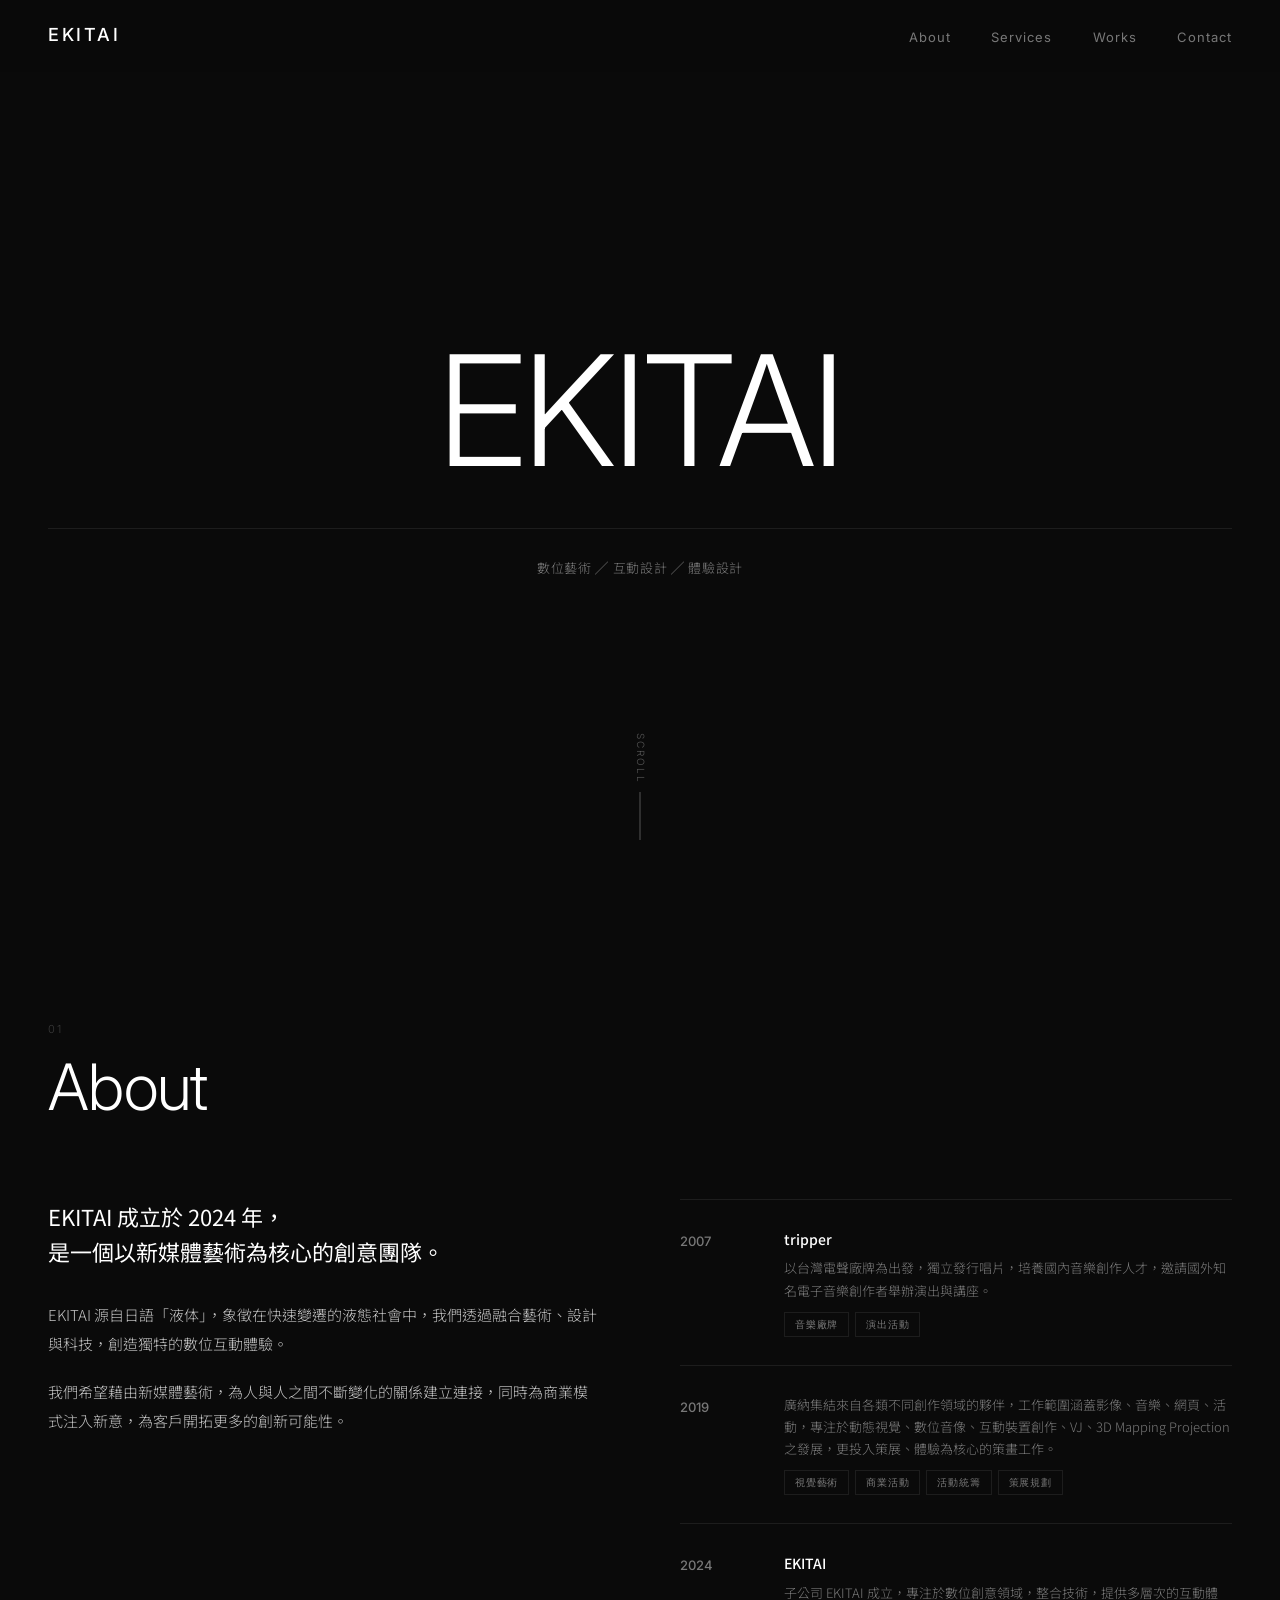
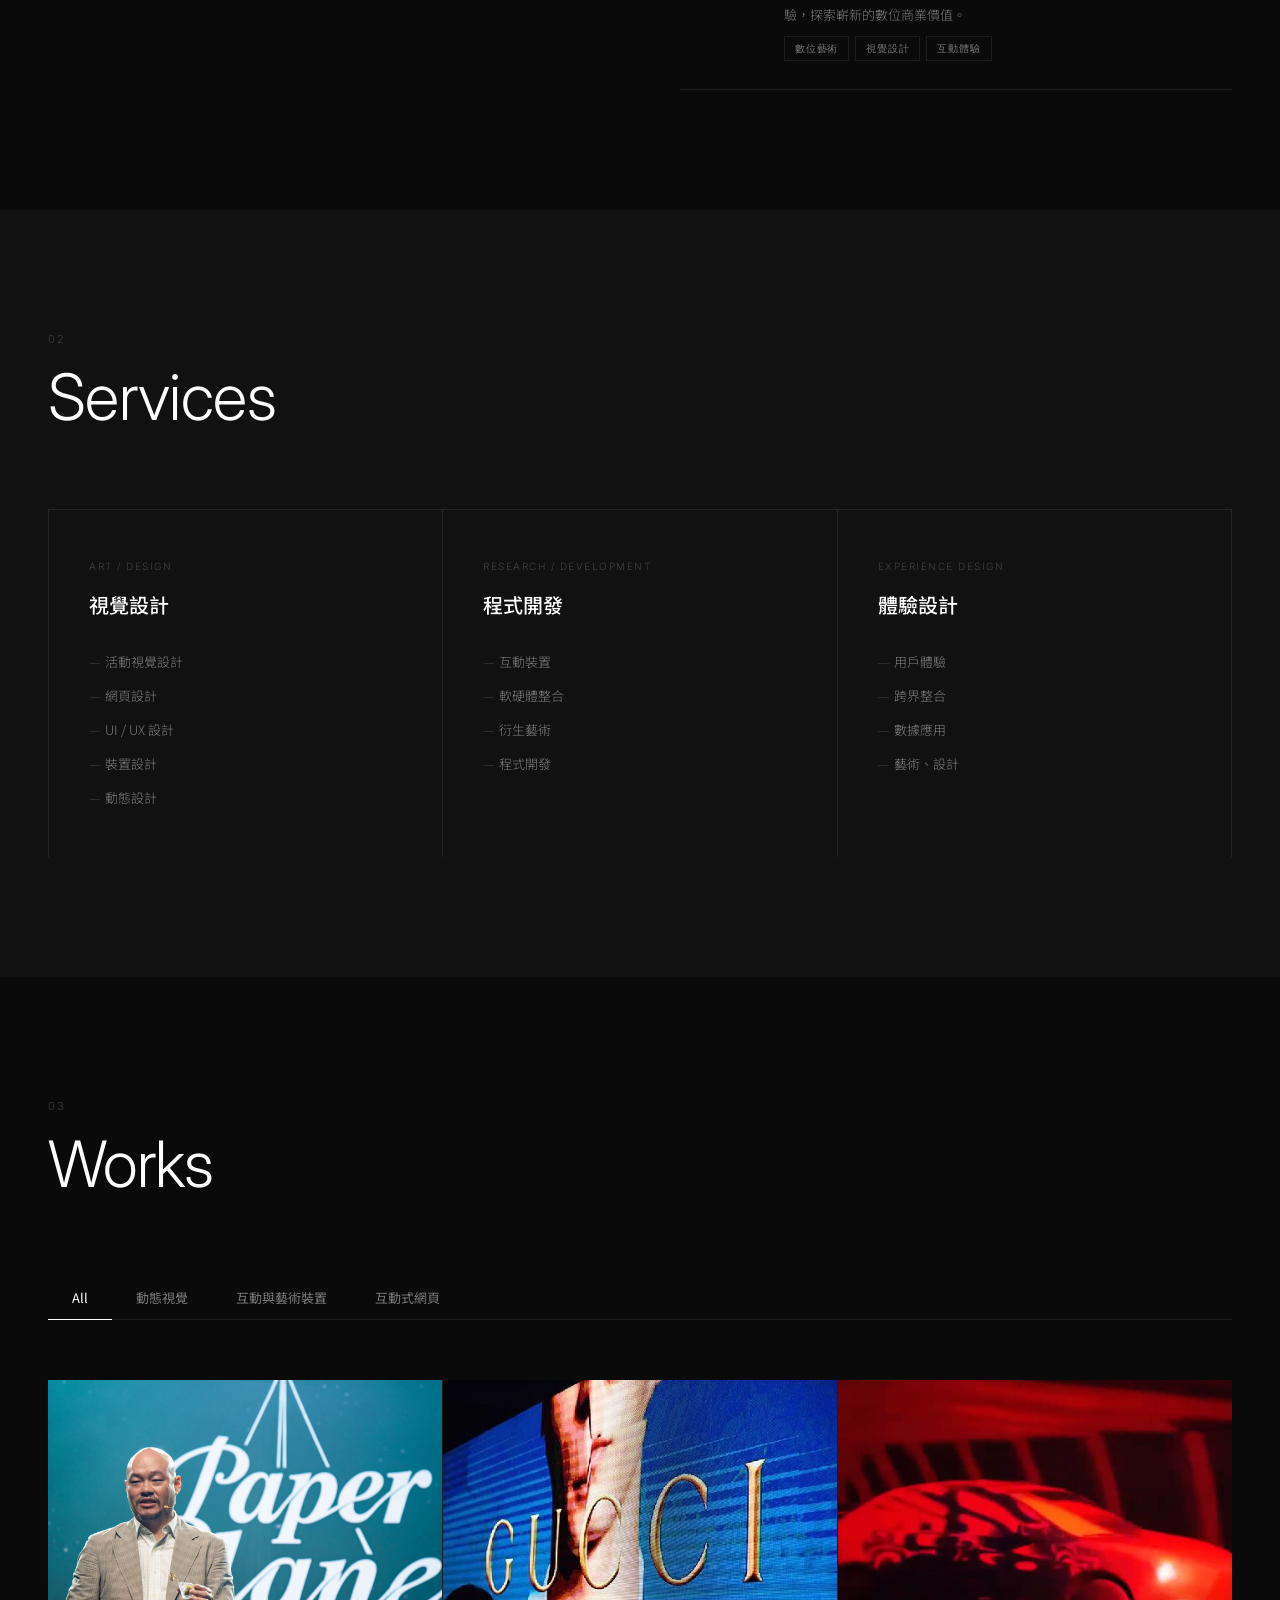
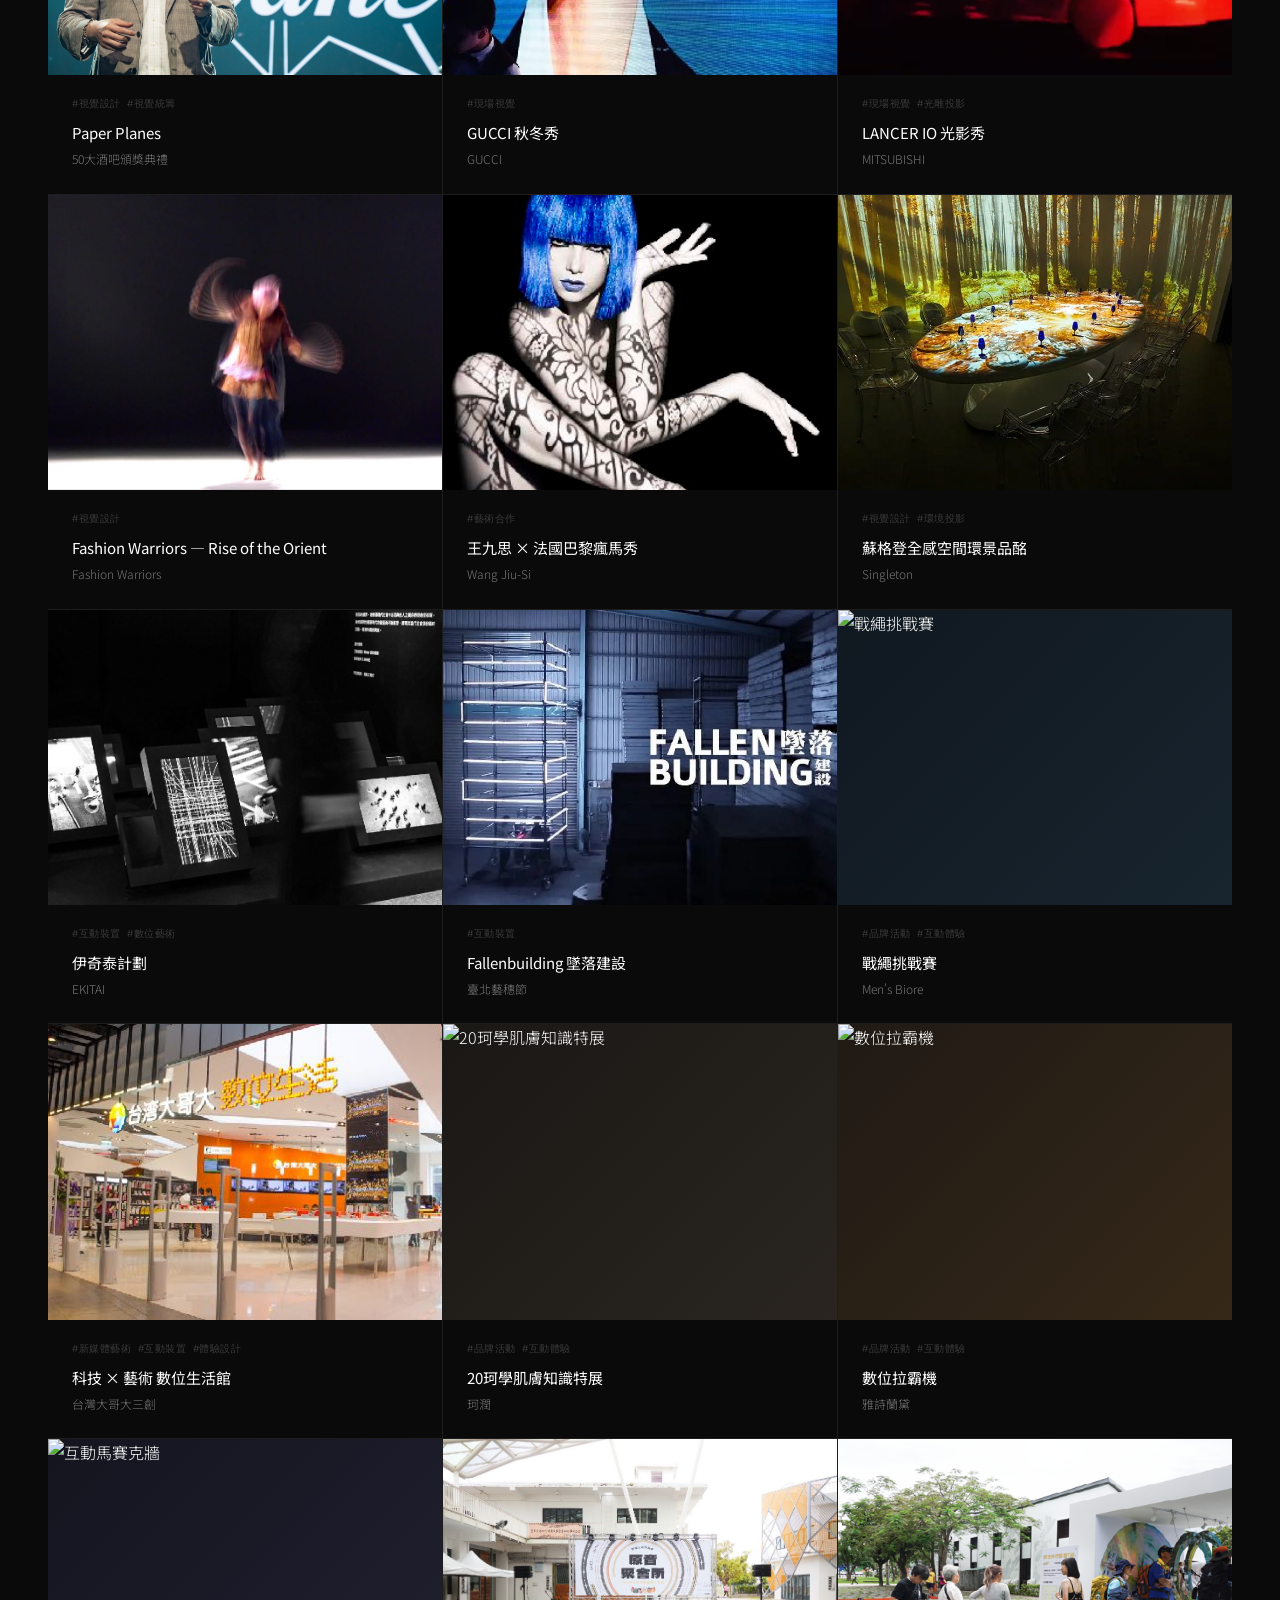
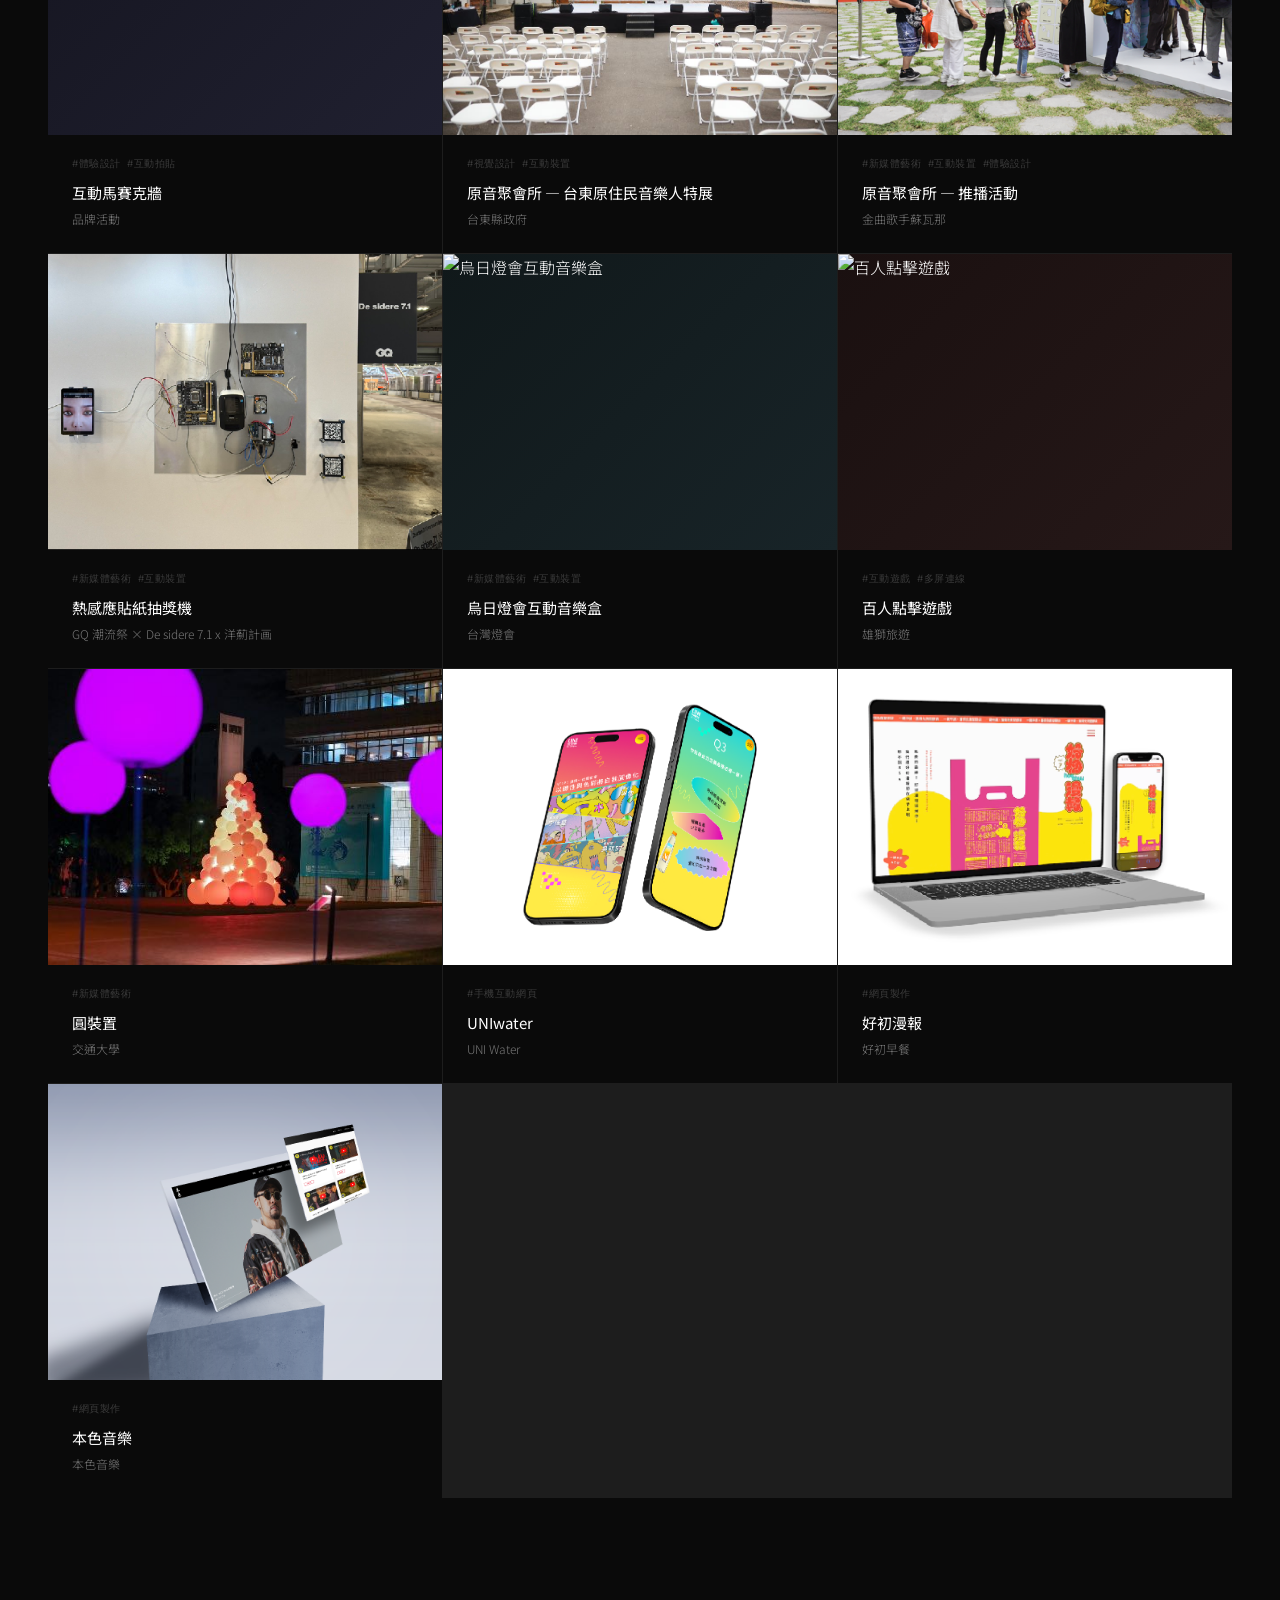
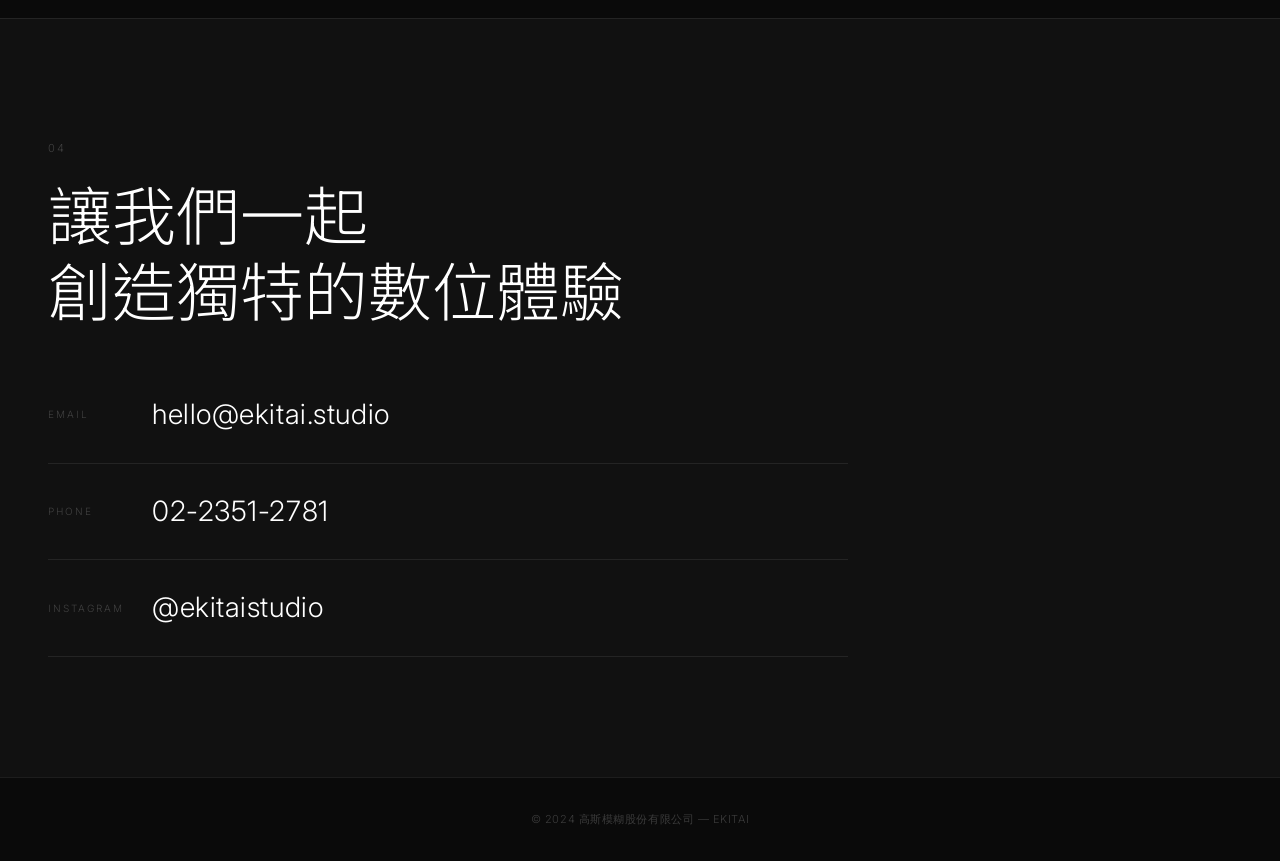
==== commit c82be76f: "Refactor works rendering and add image structure 首頁卡片改由 works.js 動態渲染，統一圖片維護入口。 每件作品新增 cover/1/2 圖片路" ====
--- a/index.html
+++ b/index.html
@@ -9,577 +9,16 @@
   <link rel="preconnect" href="https://fonts.googleapis.com">
   <link rel="preconnect" href="https://fonts.gstatic.com" crossorigin>
   <link href="https://fonts.googleapis.com/css2?family=Inter:wght@300;400;500&family=Noto+Sans+TC:wght@300;400;500&display=swap" rel="stylesheet">
-
-  <style>
-    /* ─── Reset & 基礎 ─── */
-    *, *::before, *::after { box-sizing: border-box; margin: 0; padding: 0; }
-
-    :root {
-      --bg: #0a0a0a;
-      --bg-2: #111111;
-      --bg-3: #1a1a1a;
-      --border: rgba(255,255,255,0.08);
-      --white: #ffffff;
-      --grey: rgba(255,255,255,0.45);
-      --grey-2: rgba(255,255,255,0.2);
-      --accent: #ffffff;
-      --font-en: 'Inter', sans-serif;
-      --font-zh: 'Noto Sans TC', sans-serif;
-    }
-
-    html { scroll-behavior: smooth; }
-
-    body {
-      background: var(--bg);
-      color: var(--white);
-      font-family: var(--font-zh);
-      font-weight: 300;
-      line-height: 1.7;
-      overflow-x: hidden;
-    }
-
-    /* ─── Navigation ─── */
-    nav {
-      position: fixed;
-      top: 0; left: 0; right: 0;
-      z-index: 100;
-      display: flex;
-      align-items: center;
-      justify-content: space-between;
-      padding: 20px 48px;
-      background: rgba(10,10,10,0.85);
-      backdrop-filter: blur(12px);
-      -webkit-backdrop-filter: blur(12px);
-      border-bottom: 1px solid transparent;
-      transition: border-color 0.3s;
-    }
-
-    nav.scrolled { border-bottom-color: var(--border); }
-
-    .nav-logo {
-      font-family: var(--font-en);
-      font-size: 18px;
-      font-weight: 500;
-      letter-spacing: 0.15em;
-      color: var(--white);
-      text-decoration: none;
-    }
-
-    .nav-links {
-      display: flex;
-      gap: 40px;
-      list-style: none;
-    }
-
-    .nav-links a {
-      font-family: var(--font-en);
-      font-size: 13px;
-      font-weight: 400;
-      letter-spacing: 0.08em;
-      color: var(--grey);
-      text-decoration: none;
-      transition: color 0.2s;
-    }
-
-    .nav-links a:hover { color: var(--white); }
-
-    /* 漢堡選單（手機版） */
-    .nav-hamburger {
-      display: none;
-      flex-direction: column;
-      gap: 5px;
-      cursor: pointer;
-      padding: 4px;
-    }
-
-    .nav-hamburger span {
-      display: block;
-      width: 22px;
-      height: 1px;
-      background: var(--white);
-      transition: all 0.3s;
-    }
-
-    .nav-hamburger.open span:nth-child(1) { transform: rotate(45deg) translate(4px, 4px); }
-    .nav-hamburger.open span:nth-child(2) { opacity: 0; }
-    .nav-hamburger.open span:nth-child(3) { transform: rotate(-45deg) translate(4px, -4px); }
-
-    /* 手機版選單 */
-    .nav-mobile {
-      display: none;
-      position: fixed;
-      top: 0; left: 0; right: 0; bottom: 0;
-      z-index: 99;
-      background: var(--bg);
-      flex-direction: column;
-      justify-content: center;
-      align-items: center;
-      gap: 40px;
-    }
-
-    .nav-mobile.open { display: flex; }
-
-    .nav-mobile a {
-      font-family: var(--font-en);
-      font-size: 28px;
-      font-weight: 400;
-      letter-spacing: 0.1em;
-      color: var(--white);
-      text-decoration: none;
-      transition: opacity 0.2s;
-    }
-
-    .nav-mobile a:hover { opacity: 0.5; }
-
-    /* ─── Hero ─── */
-    #hero {
-      min-height: 100svh;
-      display: flex;
-      flex-direction: column;
-      justify-content: center;
-      align-items: center;
-      padding: 80px 48px 60px;
-      position: relative;
-      overflow: hidden;
-      text-align: center;
-    }
-
-    .hero-title {
-      font-family: var(--font-en);
-      font-size: clamp(72px, 12vw, 180px);
-      font-weight: 300;
-      letter-spacing: -0.02em;
-      line-height: 0.9;
-      color: var(--white);
-    }
-
-    .hero-bottom {
-      display: flex;
-      align-items: center;
-      justify-content: center;
-      margin-top: 48px;
-      border-top: 1px solid var(--border);
-      padding-top: 28px;
-      width: 100%;
-    }
-
-    .hero-desc {
-      font-size: 13px;
-      color: var(--grey);
-      letter-spacing: 0.05em;
-      text-align: center;
-    }
-
-    /* 滾動提示 */
-    .scroll-hint {
-      position: absolute;
-      bottom: 60px;
-      left: 50%;
-      transform: translateX(-50%);
-      display: flex;
-      flex-direction: column;
-      align-items: center;
-      gap: 8px;
-      opacity: 0.3;
-    }
-
-    .scroll-hint span {
-      font-family: var(--font-en);
-      font-size: 10px;
-      letter-spacing: 0.2em;
-      writing-mode: vertical-rl;
-    }
-
-    .scroll-line {
-      width: 1px;
-      height: 48px;
-      background: var(--white);
-      animation: scrollDown 1.8s ease-in-out infinite;
-    }
-
-    @keyframes scrollDown {
-      0% { transform: scaleY(0); transform-origin: top; }
-      50% { transform: scaleY(1); transform-origin: top; }
-      51% { transform: scaleY(1); transform-origin: bottom; }
-      100% { transform: scaleY(0); transform-origin: bottom; }
-    }
-
-    /* ─── 共用 Section 樣式 ─── */
-    section { padding: 120px 48px; }
-
-    .section-index {
-      font-family: var(--font-en);
-      font-size: 11px;
-      letter-spacing: 0.2em;
-      color: var(--grey-2);
-      margin-bottom: 16px;
-    }
-
-    .section-title {
-      font-family: var(--font-en);
-      font-size: clamp(36px, 5vw, 72px);
-      font-weight: 300;
-      letter-spacing: -0.01em;
-      line-height: 1;
-      margin-bottom: 80px;
-    }
-
-    /* ─── About ─── */
-    #about { background: var(--bg); }
-
-    .about-grid {
-      display: grid;
-      grid-template-columns: 1fr 1fr;
-      gap: 80px;
-      align-items: start;
-    }
-
-    .about-text p {
-      font-size: 15px;
-      color: rgba(255,255,255,0.75);
-      line-height: 1.9;
-      margin-bottom: 20px;
-    }
-
-    .about-text .highlight {
-      font-size: 22px;
-      font-weight: 400;
-      color: var(--white);
-      line-height: 1.6;
-      margin-bottom: 32px;
-    }
-
-    /* 時間軸 */
-    .timeline {
-      display: flex;
-      flex-direction: column;
-      gap: 0;
-    }
-
-    .timeline-item {
-      display: grid;
-      grid-template-columns: 80px 1fr;
-      gap: 24px;
-      padding: 28px 0;
-      border-top: 1px solid var(--border);
-      position: relative;
-    }
-
-    .timeline-item:last-child { border-bottom: 1px solid var(--border); }
-
-    .timeline-year {
-      font-family: var(--font-en);
-      font-size: 13px;
-      font-weight: 500;
-      color: var(--grey);
-      padding-top: 2px;
-    }
-
-    .timeline-content h4 {
-      font-size: 14px;
-      font-weight: 500;
-      color: var(--white);
-      margin-bottom: 6px;
-    }
-
-    .timeline-content p {
-      font-size: 13px;
-      color: var(--grey);
-      line-height: 1.7;
-    }
-
-    .timeline-tags {
-      display: flex;
-      flex-wrap: wrap;
-      gap: 6px;
-      margin-top: 10px;
-    }
-
-    .timeline-tag {
-      font-family: var(--font-en);
-      font-size: 10px;
-      letter-spacing: 0.08em;
-      padding: 3px 10px;
-      border: 1px solid var(--border);
-      color: var(--grey);
-    }
-
-    /* ─── Services ─── */
-    #services { background: var(--bg-2); }
-
-    .services-grid {
-      display: grid;
-      grid-template-columns: repeat(3, 1fr);
-      border-left: 1px solid var(--border);
-    }
-
-    .service-col {
-      padding: 48px 40px;
-      border-right: 1px solid var(--border);
-      border-top: 1px solid var(--border);
-    }
-
-    .service-en {
-      font-family: var(--font-en);
-      font-size: 10px;
-      letter-spacing: 0.15em;
-      color: var(--grey-2);
-      text-transform: uppercase;
-      margin-bottom: 16px;
-    }
-
-    .service-title {
-      font-size: 20px;
-      font-weight: 500;
-      margin-bottom: 32px;
-      line-height: 1.4;
-    }
-
-    .service-items {
-      list-style: none;
-      display: flex;
-      flex-direction: column;
-      gap: 12px;
-    }
-
-    .service-items li {
-      font-size: 13px;
-      color: var(--grey);
-      padding-left: 16px;
-      position: relative;
-    }
-
-    .service-items li::before {
-      content: '—';
-      position: absolute;
-      left: 0;
-      color: var(--grey-2);
-    }
-
-    /* ─── Works ─── */
-    #works { background: var(--bg); }
-
-    .works-filter {
-      display: flex;
-      gap: 0;
-      margin-bottom: 60px;
-      border-bottom: 1px solid var(--border);
-    }
-
-    .filter-btn {
-      font-family: var(--font-zh);
-      font-size: 13px;
-      font-weight: 400;
-      color: var(--grey);
-      background: none;
-      border: none;
-      cursor: pointer;
-      padding: 12px 24px;
-      position: relative;
-      transition: color 0.2s;
-      white-space: nowrap;
-    }
-
-    .filter-btn::after {
-      content: '';
-      position: absolute;
-      bottom: -1px; left: 0; right: 0;
-      height: 1px;
-      background: var(--white);
-      transform: scaleX(0);
-      transition: transform 0.2s;
-    }
-
-    .filter-btn.active { color: var(--white); }
-    .filter-btn.active::after { transform: scaleX(1); }
-    .filter-btn:hover { color: rgba(255,255,255,0.7); }
-
-    .works-grid {
-      display: grid;
-      grid-template-columns: repeat(3, 1fr);
-      gap: 1px;
-      background: var(--border);
-    }
-
-    .work-card {
-      background: var(--bg);
-      position: relative;
-      overflow: hidden;
-      cursor: pointer;
-      display: block;
-    }
-
-    .work-card[data-category] { transition: opacity 0.3s, transform 0.3s; }
-    .work-card.hidden { display: none; }
-
-    .work-thumb {
-      width: 100%;
-      aspect-ratio: 4/3;
-      background: var(--bg-3);
-      position: relative;
-      overflow: hidden;
-    }
-
-    /* 佔位圖漸層背景 */
-    .work-thumb::before {
-      content: '';
-      position: absolute;
-      inset: 0;
-      background: linear-gradient(135deg, var(--ph-a, #1a1a1a) 0%, var(--ph-b, #2a2a2a) 100%);
-    }
-
-    .work-thumb-overlay {
-      position: absolute;
-      inset: 0;
-      background: rgba(0,0,0,0);
-      transition: background 0.3s;
-    }
-
-    .work-card:hover .work-thumb-overlay { background: rgba(0,0,0,0.3); }
-
-    .work-info {
-      padding: 20px 24px 24px;
-    }
-
-    .work-tags {
-      display: flex;
-      flex-wrap: wrap;
-      gap: 6px;
-      margin-bottom: 10px;
-    }
-
-    .work-tag {
-      font-family: var(--font-en);
-      font-size: 10px;
-      letter-spacing: 0.06em;
-      color: var(--grey-2);
-    }
-
-    .work-tag::before { content: '#'; }
-
-    .work-name {
-      font-size: 15px;
-      font-weight: 400;
-      color: var(--white);
-      line-height: 1.4;
-      margin-bottom: 6px;
-    }
-
-    .work-client {
-      font-size: 12px;
-      color: var(--grey);
-    }
-
-    /* ─── Contact ─── */
-    #contact {
-      background: var(--bg-2);
-      border-top: 1px solid var(--border);
-    }
-
-    .contact-inner {
-      max-width: 800px;
-    }
-
-    .contact-cta {
-      font-size: clamp(32px, 5vw, 64px);
-      font-weight: 300;
-      line-height: 1.2;
-      margin-bottom: 64px;
-      color: var(--white);
-    }
-
-    .contact-links {
-      display: flex;
-      flex-direction: column;
-      gap: 24px;
-    }
-
-    .contact-row {
-      display: flex;
-      align-items: center;
-      gap: 24px;
-      padding-bottom: 24px;
-      border-bottom: 1px solid var(--border);
-    }
-
-    .contact-label {
-      font-family: var(--font-en);
-      font-size: 10px;
-      letter-spacing: 0.2em;
-      color: var(--grey-2);
-      width: 80px;
-      flex-shrink: 0;
-      text-transform: uppercase;
-    }
-
-    .contact-value {
-      font-family: var(--font-en);
-      font-size: clamp(16px, 2.5vw, 28px);
-      font-weight: 300;
-      color: var(--white);
-      text-decoration: none;
-      letter-spacing: 0.02em;
-      transition: opacity 0.2s;
-    }
-
-    .contact-value:hover { opacity: 0.5; }
-
-    /* ─── Footer ─── */
-    footer {
-      padding: 32px 48px;
-      border-top: 1px solid var(--border);
-      display: flex;
-      justify-content: center;
-      align-items: center;
-      text-align: center;
-    }
-
-    footer p {
-      font-family: var(--font-en);
-      font-size: 11px;
-      color: var(--grey-2);
-      letter-spacing: 0.05em;
-    }
-
-    /* ─── 入場動畫 ─── */
-    .reveal {
-      opacity: 0;
-      transform: translateY(24px);
-      transition: opacity 0.7s ease, transform 0.7s ease;
-    }
-
-    .reveal.visible {
-      opacity: 1;
-      transform: translateY(0);
-    }
-
-    /* ─── RWD ─── */
-    @media (max-width: 900px) {
-      nav { padding: 18px 24px; }
-      .nav-links { display: none; }
-      .nav-hamburger { display: flex; }
-
-      #hero { padding: 80px 24px 48px; }
-      .hero-bottom { flex-direction: column; align-items: center; gap: 12px; }
-
-      section { padding: 80px 24px; }
-
-      .about-grid { grid-template-columns: 1fr; gap: 48px; }
-
-      .services-grid { grid-template-columns: 1fr; }
-
-      .works-filter { overflow-x: auto; padding-bottom: 0; }
-      .filter-btn { padding: 12px 18px; }
-
-      .works-grid { grid-template-columns: 1fr 1fr; }
-
-      footer { padding: 24px; flex-direction: column; gap: 8px; text-align: center; }
-    }
-
-    @media (max-width: 600px) {
-      .works-grid { grid-template-columns: 1fr; }
-    }
-  </style>
+  <link rel="stylesheet" href="css/style.css">
+  <noscript>
+    <style>
+      /* JS 停用時：取消所有入場動畫，讓內容直接可見 */
+      .reveal { opacity: 1 !important; transform: none !important; }
+      /* 手機版直接展開 nav links，隱藏漢堡按鈕 */
+      .nav-hamburger { display: none !important; }
+      .nav-links { display: flex !important; }
+    </style>
+  </noscript>
 </head>
 <body>
 
@@ -711,7 +150,6 @@
     <div class="section-index reveal">03</div>
     <h2 class="section-title reveal">Works</h2>
 
-    <!-- 篩選按鈕 -->
     <div class="works-filter reveal">
       <button class="filter-btn active" data-filter="all">All</button>
       <button class="filter-btn" data-filter="motion">動態視覺</button>
@@ -719,220 +157,7 @@
       <button class="filter-btn" data-filter="web">互動式網頁</button>
     </div>
 
-    <!-- 作品卡片 -->
-    <div class="works-grid">
-
-      <!-- 動態視覺 -->
-      <div class="work-card" data-category="motion" style="--ph-a:#1c1520;--ph-b:#2d1f35;">
-        <div class="work-thumb"><div class="work-thumb-overlay"></div></div>
-        <div class="work-info">
-          <div class="work-tags"><span class="work-tag">視覺設計</span><span class="work-tag">視覺統籌</span></div>
-          <div class="work-name">Paper Planes</div>
-          <div class="work-client">50大酒吧頒獎典禮</div>
-        </div>
-      </div>
-
-      <div class="work-card" data-category="motion" style="--ph-a:#1a1510;--ph-b:#2e2215;">
-        <div class="work-thumb"><div class="work-thumb-overlay"></div></div>
-        <div class="work-info">
-          <div class="work-tags"><span class="work-tag">現場視覺</span></div>
-          <div class="work-name">GUCCI 秋冬秀</div>
-          <div class="work-client">GUCCI</div>
-        </div>
-      </div>
-
-      <div class="work-card" data-category="motion" style="--ph-a:#101a20;--ph-b:#15262e;">
-        <div class="work-thumb"><div class="work-thumb-overlay"></div></div>
-        <div class="work-info">
-          <div class="work-tags"><span class="work-tag">現場視覺</span><span class="work-tag">光雕投影</span></div>
-          <div class="work-name">LANCER IO 光影秀</div>
-          <div class="work-client">MITSUBISHI</div>
-        </div>
-      </div>
-
-      <div class="work-card" data-category="motion" style="--ph-a:#1a1010;--ph-b:#2e1515;">
-        <div class="work-thumb"><div class="work-thumb-overlay"></div></div>
-        <div class="work-info">
-          <div class="work-tags"><span class="work-tag">視覺設計</span></div>
-          <div class="work-name">Fashion Warriors — Rise of the Orient</div>
-          <div class="work-client">Fashion Warriors</div>
-        </div>
-      </div>
-
-      <div class="work-card" data-category="motion" style="--ph-a:#1a1820;--ph-b:#252035;">
-        <div class="work-thumb"><div class="work-thumb-overlay"></div></div>
-        <div class="work-info">
-          <div class="work-tags"><span class="work-tag">藝術合作</span></div>
-          <div class="work-name">王九思 × 法國巴黎瘋馬秀</div>
-          <div class="work-client">Wang Jiu-Si</div>
-        </div>
-      </div>
-
-      <div class="work-card" data-category="motion" style="--ph-a:#101a15;--ph-b:#15261c;">
-        <div class="work-thumb"><div class="work-thumb-overlay"></div></div>
-        <div class="work-info">
-          <div class="work-tags"><span class="work-tag">視覺設計</span><span class="work-tag">環境投影</span></div>
-          <div class="work-name">蘇格登全感空間環景品酩</div>
-          <div class="work-client">Singleton</div>
-        </div>
-      </div>
-
-      <!-- 互動與藝術裝置 -->
-      <div class="work-card" data-category="install" style="--ph-a:#101520;--ph-b:#152030;">
-        <div class="work-thumb"><div class="work-thumb-overlay"></div></div>
-        <div class="work-info">
-          <div class="work-tags"><span class="work-tag">互動裝置</span><span class="work-tag">數位藝術</span></div>
-          <div class="work-name">伊奇泰計劃</div>
-          <div class="work-client">EKITAI</div>
-        </div>
-      </div>
-
-      <div class="work-card" data-category="install" style="--ph-a:#1a1010;--ph-b:#2a1818;">
-        <div class="work-thumb"><div class="work-thumb-overlay"></div></div>
-        <div class="work-info">
-          <div class="work-tags"><span class="work-tag">互動裝置</span></div>
-          <div class="work-name">Fallenbuilding 墜落建設</div>
-          <div class="work-client">臺北藝穗節</div>
-        </div>
-      </div>
-
-      <div class="work-card" data-category="install" style="--ph-a:#101820;--ph-b:#18242e;">
-        <div class="work-thumb"><div class="work-thumb-overlay"></div></div>
-        <div class="work-info">
-          <div class="work-tags"><span class="work-tag">品牌活動</span><span class="work-tag">互動體驗</span></div>
-          <div class="work-name">戰繩挑戰賽</div>
-          <div class="work-client">Men's Biore</div>
-        </div>
-      </div>
-
-      <div class="work-card" data-category="install" style="--ph-a:#101520;--ph-b:#1a2535;">
-        <div class="work-thumb"><div class="work-thumb-overlay"></div></div>
-        <div class="work-info">
-          <div class="work-tags"><span class="work-tag">新媒體藝術</span><span class="work-tag">互動裝置</span><span class="work-tag">體驗設計</span></div>
-          <div class="work-name">科技 × 藝術 數位生活館</div>
-          <div class="work-client">台灣大哥大三創</div>
-        </div>
-      </div>
-
-      <div class="work-card" data-category="install" style="--ph-a:#1a1815;--ph-b:#2a2520;">
-        <div class="work-thumb"><div class="work-thumb-overlay"></div></div>
-        <div class="work-info">
-          <div class="work-tags"><span class="work-tag">品牌活動</span><span class="work-tag">互動體驗</span></div>
-          <div class="work-name">20珂學肌膚知識特展</div>
-          <div class="work-client">珂潤</div>
-        </div>
-      </div>
-
-      <div class="work-card" data-category="install" style="--ph-a:#201a15;--ph-b:#352818;">
-        <div class="work-thumb"><div class="work-thumb-overlay"></div></div>
-        <div class="work-info">
-          <div class="work-tags"><span class="work-tag">品牌活動</span><span class="work-tag">互動體驗</span></div>
-          <div class="work-name">數位拉霸機</div>
-          <div class="work-client">雅詩蘭黛</div>
-        </div>
-      </div>
-
-      <div class="work-card" data-category="install" style="--ph-a:#151520;--ph-b:#202030;">
-        <div class="work-thumb"><div class="work-thumb-overlay"></div></div>
-        <div class="work-info">
-          <div class="work-tags"><span class="work-tag">體驗設計</span><span class="work-tag">互動拍貼</span></div>
-          <div class="work-name">互動馬賽克牆</div>
-          <div class="work-client">品牌活動</div>
-        </div>
-      </div>
-
-      <div class="work-card" data-category="install" style="--ph-a:#101a12;--ph-b:#182818;">
-        <div class="work-thumb"><div class="work-thumb-overlay"></div></div>
-        <div class="work-info">
-          <div class="work-tags"><span class="work-tag">視覺設計</span><span class="work-tag">互動裝置</span></div>
-          <div class="work-name">原音聚會所 — 台東原住民音樂人特展</div>
-          <div class="work-client">台東縣政府</div>
-        </div>
-      </div>
-
-      <div class="work-card" data-category="install" style="--ph-a:#15101a;--ph-b:#221828;">
-        <div class="work-thumb"><div class="work-thumb-overlay"></div></div>
-        <div class="work-info">
-          <div class="work-tags"><span class="work-tag">新媒體藝術</span><span class="work-tag">互動裝置</span><span class="work-tag">體驗設計</span></div>
-          <div class="work-name">原音聚會所 — 推播活動</div>
-          <div class="work-client">金曲歌手蘇瓦那</div>
-        </div>
-      </div>
-
-      <div class="work-card" data-category="install" style="--ph-a:#1a1510;--ph-b:#282015;">
-        <div class="work-thumb"><div class="work-thumb-overlay"></div></div>
-        <div class="work-info">
-          <div class="work-tags"><span class="work-tag">新媒體藝術</span><span class="work-tag">互動裝置</span></div>
-          <div class="work-name">熱感應貼紙抽獎機</div>
-          <div class="work-client">GQ 潮流祭 × Desidere</div>
-        </div>
-      </div>
-
-      <div class="work-card" data-category="install" style="--ph-a:#10181a;--ph-b:#182428;">
-        <div class="work-thumb"><div class="work-thumb-overlay"></div></div>
-        <div class="work-info">
-          <div class="work-tags"><span class="work-tag">新媒體藝術</span><span class="work-tag">互動裝置</span></div>
-          <div class="work-name">烏日燈會互動音樂盒</div>
-          <div class="work-client">台灣燈會</div>
-        </div>
-      </div>
-
-      <div class="work-card" data-category="install" style="--ph-a:#101a1a;--ph-b:#162828;">
-        <div class="work-thumb"><div class="work-thumb-overlay"></div></div>
-        <div class="work-info">
-          <div class="work-tags"><span class="work-tag">互動裝置</span><span class="work-tag">體驗設計</span></div>
-          <div class="work-name">長榮數位通關</div>
-          <div class="work-client">長榮航空</div>
-        </div>
-      </div>
-
-      <div class="work-card" data-category="install" style="--ph-a:#1a1010;--ph-b:#261818;">
-        <div class="work-thumb"><div class="work-thumb-overlay"></div></div>
-        <div class="work-info">
-          <div class="work-tags"><span class="work-tag">互動遊戲</span><span class="work-tag">多屏連線</span></div>
-          <div class="work-name">百人點擊遊戲</div>
-          <div class="work-client">雄獅旅遊</div>
-        </div>
-      </div>
-
-      <div class="work-card" data-category="install" style="--ph-a:#151520;--ph-b:#1e1e30;">
-        <div class="work-thumb"><div class="work-thumb-overlay"></div></div>
-        <div class="work-info">
-          <div class="work-tags"><span class="work-tag">新媒體藝術</span></div>
-          <div class="work-name">圓裝置</div>
-          <div class="work-client">交通大學</div>
-        </div>
-      </div>
-
-      <!-- 互動式網頁 -->
-      <div class="work-card" data-category="web" style="--ph-a:#101820;--ph-b:#182535;">
-        <div class="work-thumb"><div class="work-thumb-overlay"></div></div>
-        <div class="work-info">
-          <div class="work-tags"><span class="work-tag">手機互動網頁</span></div>
-          <div class="work-name">UNIwater</div>
-          <div class="work-client">UNI Water × 藝術家、音樂人</div>
-        </div>
-      </div>
-
-      <div class="work-card" data-category="web" style="--ph-a:#1a1510;--ph-b:#281f14;">
-        <div class="work-thumb"><div class="work-thumb-overlay"></div></div>
-        <div class="work-info">
-          <div class="work-tags"><span class="work-tag">網頁製作</span></div>
-          <div class="work-name">好初漫報</div>
-          <div class="work-client">好初早餐</div>
-        </div>
-      </div>
-
-      <div class="work-card" data-category="web" style="--ph-a:#15101a;--ph-b:#201528;">
-        <div class="work-thumb"><div class="work-thumb-overlay"></div></div>
-        <div class="work-info">
-          <div class="work-tags"><span class="work-tag">網頁製作</span></div>
-          <div class="work-name">本色音樂</div>
-          <div class="work-client">本色音樂</div>
-        </div>
-      </div>
-
-    </div><!-- /.works-grid -->
+    <div class="works-grid"></div>
   </section>
 
   <!-- Contact -->
@@ -957,74 +182,11 @@
     </div>
   </section>
 
-  <!-- Footer -->
   <footer>
     <p>© 2024 高斯模糊股份有限公司 — EKITAI</p>
   </footer>
 
-  <script>
-    // ─── Nav 滾動效果 ───
-    const nav = document.getElementById('nav');
-    window.addEventListener('scroll', () => {
-      nav.classList.toggle('scrolled', window.scrollY > 40);
-    });
-
-    // ─── 漢堡選單 ───
-    const hamburger = document.getElementById('hamburger');
-    const mobileMenu = document.getElementById('mobileMenu');
-
-    hamburger.addEventListener('click', () => {
-      hamburger.classList.toggle('open');
-      mobileMenu.classList.toggle('open');
-      document.body.style.overflow = mobileMenu.classList.contains('open') ? 'hidden' : '';
-    });
-
-    document.querySelectorAll('.mobile-link').forEach(link => {
-      link.addEventListener('click', () => {
-        hamburger.classList.remove('open');
-        mobileMenu.classList.remove('open');
-        document.body.style.overflow = '';
-      });
-    });
-
-    // ─── Scroll reveal 入場動畫 ───
-    const reveals = document.querySelectorAll('.reveal');
-    const observer = new IntersectionObserver((entries) => {
-      entries.forEach((entry, i) => {
-        if (entry.isIntersecting) {
-          // 同一批進場的元素依序延遲
-          setTimeout(() => {
-            entry.target.classList.add('visible');
-          }, 80 * i);
-          observer.unobserve(entry.target);
-        }
-      });
-    }, { threshold: 0.1 });
-
-    reveals.forEach(el => observer.observe(el));
-
-    // ─── Works 篩選 ───
-    const filterBtns = document.querySelectorAll('.filter-btn');
-    const workCards = document.querySelectorAll('.work-card');
-
-    filterBtns.forEach(btn => {
-      btn.addEventListener('click', () => {
-        // 更新按鈕狀態
-        filterBtns.forEach(b => b.classList.remove('active'));
-        btn.classList.add('active');
-
-        const filter = btn.dataset.filter;
-
-        workCards.forEach(card => {
-          if (filter === 'all' || card.dataset.category === filter) {
-            card.classList.remove('hidden');
-          } else {
-            card.classList.add('hidden');
-          }
-        });
-      });
-    });
-  </script>
-
+  <script src="js/works.js"></script>
+  <script src="js/main.js"></script>
 </body>
 </html>
--- a/css/style.css
+++ b/css/style.css
@@ -0,0 +1,874 @@
+/* ─── Reset & 基礎 ─── */
+*, *::before, *::after { box-sizing: border-box; margin: 0; padding: 0; }
+
+:root {
+  --bg: #0a0a0a;
+  --bg-2: #111111;
+  --bg-3: #1a1a1a;
+  --border: rgba(255,255,255,0.08);
+  --white: #ffffff;
+  --grey: rgba(255,255,255,0.45);
+  --grey-2: rgba(255,255,255,0.2);
+  --font-en: 'Inter', sans-serif;
+  --font-zh: 'Noto Sans TC', sans-serif;
+}
+
+html { scroll-behavior: smooth; }
+
+body {
+  background: var(--bg);
+  color: var(--white);
+  font-family: var(--font-zh);
+  font-weight: 300;
+  line-height: 1.7;
+  overflow-x: hidden;
+}
+
+/* ─── Navigation ─── */
+nav {
+  position: fixed;
+  top: 0; left: 0; right: 0;
+  z-index: 100;
+  display: flex;
+  align-items: center;
+  justify-content: space-between;
+  padding: 20px 48px;
+  background: rgba(10,10,10,0.85);
+  backdrop-filter: blur(12px);
+  -webkit-backdrop-filter: blur(12px);
+  border-bottom: 1px solid transparent;
+  transition: border-color 0.3s;
+}
+
+nav.scrolled { border-bottom-color: var(--border); }
+
+.nav-logo {
+  font-family: var(--font-en);
+  font-size: 18px;
+  font-weight: 500;
+  letter-spacing: 0.15em;
+  color: var(--white);
+  text-decoration: none;
+}
+
+.nav-links {
+  display: flex;
+  gap: 40px;
+  list-style: none;
+}
+
+.nav-links a {
+  font-family: var(--font-en);
+  font-size: 13px;
+  font-weight: 400;
+  letter-spacing: 0.08em;
+  color: var(--grey);
+  text-decoration: none;
+  transition: color 0.2s;
+}
+
+.nav-links a:hover { color: var(--white); }
+
+.nav-hamburger {
+  display: none;
+  flex-direction: column;
+  gap: 5px;
+  cursor: pointer;
+  padding: 4px;
+}
+
+.nav-hamburger span {
+  display: block;
+  width: 22px;
+  height: 1px;
+  background: var(--white);
+  transition: all 0.3s;
+}
+
+.nav-hamburger.open span:nth-child(1) { transform: rotate(45deg) translate(4px, 4px); }
+.nav-hamburger.open span:nth-child(2) { opacity: 0; }
+.nav-hamburger.open span:nth-child(3) { transform: rotate(-45deg) translate(4px, -4px); }
+
+.nav-mobile {
+  display: none;
+  position: fixed;
+  top: 0; left: 0; right: 0; bottom: 0;
+  z-index: 99;
+  background: var(--bg);
+  flex-direction: column;
+  justify-content: center;
+  align-items: center;
+  gap: 40px;
+}
+
+.nav-mobile.open { display: flex; }
+
+.nav-mobile a {
+  font-family: var(--font-en);
+  font-size: 28px;
+  font-weight: 400;
+  letter-spacing: 0.1em;
+  color: var(--white);
+  text-decoration: none;
+  transition: opacity 0.2s;
+}
+
+.nav-mobile a:hover { opacity: 0.5; }
+
+/* ─── Footer ─── */
+footer {
+  padding: 32px 48px;
+  border-top: 1px solid var(--border);
+  display: flex;
+  justify-content: center;
+  align-items: center;
+  text-align: center;
+}
+
+footer p {
+  font-family: var(--font-en);
+  font-size: 11px;
+  color: var(--grey-2);
+  letter-spacing: 0.05em;
+}
+
+/* ─── 入場動畫 ─── */
+.reveal {
+  opacity: 0;
+  transform: translateY(24px);
+  transition: opacity 0.7s ease, transform 0.7s ease;
+}
+
+.reveal.visible {
+  opacity: 1;
+  transform: translateY(0);
+}
+
+/* ─── 共用 Section ─── */
+section { padding: 120px 48px; }
+
+.section-index {
+  font-family: var(--font-en);
+  font-size: 11px;
+  letter-spacing: 0.2em;
+  color: var(--grey-2);
+  margin-bottom: 16px;
+}
+
+.section-title {
+  font-family: var(--font-en);
+  font-size: clamp(36px, 5vw, 72px);
+  font-weight: 300;
+  letter-spacing: -0.01em;
+  line-height: 1;
+  margin-bottom: 80px;
+}
+
+/* ══════════════════════════════════════
+   INDEX PAGE
+══════════════════════════════════════ */
+
+/* Hero */
+#hero {
+  min-height: 100svh;
+  display: flex;
+  flex-direction: column;
+  justify-content: center;
+  align-items: center;
+  padding: 80px 48px 60px;
+  position: relative;
+  overflow: hidden;
+  text-align: center;
+}
+
+.hero-title {
+  font-family: var(--font-en);
+  font-size: clamp(72px, 12vw, 180px);
+  font-weight: 300;
+  letter-spacing: -0.02em;
+  line-height: 0.9;
+  color: var(--white);
+}
+
+.hero-bottom {
+  display: flex;
+  align-items: center;
+  justify-content: center;
+  margin-top: 48px;
+  border-top: 1px solid var(--border);
+  padding-top: 28px;
+  width: 100%;
+}
+
+.hero-desc {
+  font-size: 13px;
+  color: var(--grey);
+  letter-spacing: 0.05em;
+  text-align: center;
+}
+
+/* Scroll hint */
+.scroll-hint {
+  position: absolute;
+  bottom: 60px;
+  left: 50%;
+  transform: translateX(-50%);
+  display: flex;
+  flex-direction: column;
+  align-items: center;
+  gap: 8px;
+  opacity: 0.3;
+}
+
+.scroll-hint span {
+  font-family: var(--font-en);
+  font-size: 10px;
+  letter-spacing: 0.2em;
+  writing-mode: vertical-rl;
+}
+
+.scroll-line {
+  width: 1px;
+  height: 48px;
+  background: var(--white);
+  animation: scrollDown 1.8s ease-in-out infinite;
+}
+
+@keyframes scrollDown {
+  0%   { transform: scaleY(0); transform-origin: top; }
+  50%  { transform: scaleY(1); transform-origin: top; }
+  51%  { transform: scaleY(1); transform-origin: bottom; }
+  100% { transform: scaleY(0); transform-origin: bottom; }
+}
+
+/* About */
+#about { background: var(--bg); }
+
+.about-grid {
+  display: grid;
+  grid-template-columns: 1fr 1fr;
+  gap: 80px;
+  align-items: start;
+}
+
+.about-text p {
+  font-size: 15px;
+  color: rgba(255,255,255,0.75);
+  line-height: 1.9;
+  margin-bottom: 20px;
+}
+
+.about-text .highlight {
+  font-size: 22px;
+  font-weight: 400;
+  color: var(--white);
+  line-height: 1.6;
+  margin-bottom: 32px;
+}
+
+.timeline { display: flex; flex-direction: column; }
+
+.timeline-item {
+  display: grid;
+  grid-template-columns: 80px 1fr;
+  gap: 24px;
+  padding: 28px 0;
+  border-top: 1px solid var(--border);
+}
+
+.timeline-item:last-child { border-bottom: 1px solid var(--border); }
+
+.timeline-year {
+  font-family: var(--font-en);
+  font-size: 13px;
+  font-weight: 500;
+  color: var(--grey);
+  padding-top: 2px;
+}
+
+.timeline-content h4 {
+  font-size: 14px;
+  font-weight: 500;
+  color: var(--white);
+  margin-bottom: 6px;
+}
+
+.timeline-content p {
+  font-size: 13px;
+  color: var(--grey);
+  line-height: 1.7;
+}
+
+.timeline-tags {
+  display: flex;
+  flex-wrap: wrap;
+  gap: 6px;
+  margin-top: 10px;
+}
+
+.timeline-tag {
+  font-family: var(--font-en);
+  font-size: 10px;
+  letter-spacing: 0.08em;
+  padding: 3px 10px;
+  border: 1px solid var(--border);
+  color: var(--grey);
+}
+
+/* Services */
+#services { background: var(--bg-2); }
+
+.services-grid {
+  display: grid;
+  grid-template-columns: repeat(3, 1fr);
+  border-left: 1px solid var(--border);
+}
+
+.service-col {
+  padding: 48px 40px;
+  border-right: 1px solid var(--border);
+  border-top: 1px solid var(--border);
+}
+
+.service-en {
+  font-family: var(--font-en);
+  font-size: 10px;
+  letter-spacing: 0.15em;
+  color: var(--grey-2);
+  text-transform: uppercase;
+  margin-bottom: 16px;
+}
+
+.service-title {
+  font-size: 20px;
+  font-weight: 500;
+  margin-bottom: 32px;
+  line-height: 1.4;
+}
+
+.service-items {
+  list-style: none;
+  display: flex;
+  flex-direction: column;
+  gap: 12px;
+}
+
+.service-items li {
+  font-size: 13px;
+  color: var(--grey);
+  padding-left: 16px;
+  position: relative;
+}
+
+.service-items li::before {
+  content: '—';
+  position: absolute;
+  left: 0;
+  color: var(--grey-2);
+}
+
+/* Works */
+#works { background: var(--bg); }
+
+.works-filter {
+  display: flex;
+  margin-bottom: 60px;
+  border-bottom: 1px solid var(--border);
+}
+
+.filter-btn {
+  font-family: var(--font-zh);
+  font-size: 13px;
+  font-weight: 400;
+  color: var(--grey);
+  background: none;
+  border: none;
+  cursor: pointer;
+  padding: 12px 24px;
+  position: relative;
+  transition: color 0.2s;
+  white-space: nowrap;
+}
+
+.filter-btn::after {
+  content: '';
+  position: absolute;
+  bottom: -1px; left: 0; right: 0;
+  height: 1px;
+  background: var(--white);
+  transform: scaleX(0);
+  transition: transform 0.2s;
+}
+
+.filter-btn.active { color: var(--white); }
+.filter-btn.active::after { transform: scaleX(1); }
+.filter-btn:hover { color: rgba(255,255,255,0.7); }
+
+.works-grid {
+  display: grid;
+  grid-template-columns: repeat(3, 1fr);
+  gap: 1px;
+  background: var(--border);
+}
+
+.work-card {
+  background: var(--bg);
+  overflow: hidden;
+  cursor: pointer;
+  display: block;
+  text-decoration: none;
+  color: inherit;
+  transition: opacity 0.3s;
+}
+
+.work-card.hidden { display: none; }
+
+.work-thumb {
+  width: 100%;
+  aspect-ratio: 4/3;
+  background: var(--bg-3);
+  position: relative;
+  overflow: hidden;
+}
+
+.work-thumb::before {
+  content: '';
+  position: absolute;
+  inset: 0;
+  background: linear-gradient(135deg, var(--ph-a, #1a1a1a) 0%, var(--ph-b, #2a2a2a) 100%);
+}
+
+/* 若有圖片則顯示圖片 */
+.work-thumb img {
+  position: absolute;
+  inset: 0;
+  width: 100%;
+  height: 100%;
+  object-fit: cover;
+  display: block;
+}
+
+.work-thumb-overlay {
+  position: absolute;
+  inset: 0;
+  background: rgba(0,0,0,0);
+  transition: background 0.3s;
+}
+
+.work-card:hover .work-thumb-overlay { background: rgba(0,0,0,0.3); }
+
+.work-info { padding: 20px 24px 24px; }
+
+.work-tags {
+  display: flex;
+  flex-wrap: wrap;
+  gap: 6px;
+  margin-bottom: 10px;
+}
+
+.work-tag {
+  font-family: var(--font-en);
+  font-size: 10px;
+  letter-spacing: 0.06em;
+  color: var(--grey-2);
+}
+
+.work-tag::before { content: '#'; }
+
+.work-name {
+  font-size: 15px;
+  font-weight: 400;
+  color: var(--white);
+  line-height: 1.4;
+  margin-bottom: 6px;
+}
+
+.work-client {
+  font-size: 12px;
+  color: var(--grey);
+}
+
+/* Contact */
+#contact {
+  background: var(--bg-2);
+  border-top: 1px solid var(--border);
+}
+
+.contact-inner { max-width: 800px; }
+
+.contact-cta {
+  font-size: clamp(32px, 5vw, 64px);
+  font-weight: 300;
+  line-height: 1.2;
+  margin-bottom: 64px;
+  color: var(--white);
+}
+
+.contact-links {
+  display: flex;
+  flex-direction: column;
+  gap: 24px;
+}
+
+.contact-row {
+  display: flex;
+  align-items: center;
+  gap: 24px;
+  padding-bottom: 24px;
+  border-bottom: 1px solid var(--border);
+}
+
+.contact-label {
+  font-family: var(--font-en);
+  font-size: 10px;
+  letter-spacing: 0.2em;
+  color: var(--grey-2);
+  width: 80px;
+  flex-shrink: 0;
+  text-transform: uppercase;
+}
+
+.contact-value {
+  font-family: var(--font-en);
+  font-size: clamp(16px, 2.5vw, 28px);
+  font-weight: 300;
+  color: var(--white);
+  text-decoration: none;
+  letter-spacing: 0.02em;
+  transition: opacity 0.2s;
+}
+
+.contact-value:hover { opacity: 0.5; }
+
+/* ══════════════════════════════════════
+   WORKS DETAIL PAGE
+══════════════════════════════════════ */
+
+/* 返回按鈕 */
+.back-btn {
+  display: inline-flex;
+  align-items: center;
+  gap: 10px;
+  font-family: var(--font-en);
+  font-size: 12px;
+  letter-spacing: 0.1em;
+  color: var(--grey);
+  text-decoration: none;
+  transition: color 0.2s;
+  padding: 0;
+  background: none;
+  border: none;
+  cursor: pointer;
+}
+
+.back-btn::before {
+  content: '←';
+  font-size: 14px;
+}
+
+.back-btn:hover { color: var(--white); }
+
+/* 作品 Hero */
+.work-hero {
+  min-height: 70svh;
+  display: flex;
+  flex-direction: column;
+  justify-content: flex-end;
+  padding: 120px 48px 64px;
+  position: relative;
+  overflow: hidden;
+  background: var(--bg-3);
+}
+
+.work-hero-bg {
+  position: absolute;
+  inset: 0;
+  background: linear-gradient(135deg, var(--ph-a, #1a1a1a) 0%, var(--ph-b, #2a2a2a) 100%);
+  z-index: 0;
+}
+
+.work-hero-bg img {
+  position: absolute;
+  inset: 0;
+  width: 100%;
+  height: 100%;
+  object-fit: cover;
+  opacity: 0.5;
+}
+
+.work-hero-overlay {
+  position: absolute;
+  inset: 0;
+  background: linear-gradient(to top, rgba(10,10,10,0.9) 0%, rgba(10,10,10,0.2) 100%);
+  z-index: 1;
+}
+
+.work-hero-overlay img {
+  position: absolute;
+  inset: 0;
+  width: 100%;
+  height: 100%;
+  object-fit: cover;
+  opacity: 0.5;
+  z-index: -1;
+}
+
+.work-hero-content {
+  position: relative;
+  z-index: 2;
+}
+
+.work-hero-category {
+  font-family: var(--font-en);
+  font-size: 11px;
+  letter-spacing: 0.2em;
+  color: var(--grey);
+  text-transform: uppercase;
+  margin-bottom: 16px;
+}
+
+.work-hero-title {
+  font-family: var(--font-en);
+  font-size: clamp(40px, 7vw, 96px);
+  font-weight: 300;
+  letter-spacing: -0.02em;
+  line-height: 1;
+  color: var(--white);
+  margin-bottom: 12px;
+}
+
+.work-hero-subtitle {
+  font-size: clamp(16px, 2vw, 22px);
+  font-weight: 300;
+  color: rgba(255,255,255,0.6);
+  margin-bottom: 32px;
+}
+
+.work-hero-tags {
+  display: flex;
+  flex-wrap: wrap;
+  gap: 8px;
+}
+
+.work-hero-tag {
+  font-family: var(--font-en);
+  font-size: 11px;
+  letter-spacing: 0.1em;
+  color: var(--grey);
+  padding: 5px 14px;
+  border: 1px solid rgba(255,255,255,0.2);
+}
+
+.work-hero-tag::before { content: '#'; }
+
+/* 作品資訊列 */
+.work-meta {
+  padding: 0 48px;
+  border-bottom: 1px solid var(--border);
+}
+
+.work-meta-inner {
+  display: flex;
+  gap: 0;
+  padding: 40px 0;
+}
+
+.work-meta-item {
+  flex: 1;
+  padding-right: 40px;
+  border-right: 1px solid var(--border);
+  margin-right: 40px;
+}
+
+.work-meta-item:last-child {
+  border-right: none;
+  margin-right: 0;
+  padding-right: 0;
+}
+
+.work-meta-label {
+  font-family: var(--font-en);
+  font-size: 10px;
+  letter-spacing: 0.2em;
+  color: var(--grey-2);
+  text-transform: uppercase;
+  margin-bottom: 8px;
+}
+
+.work-meta-value {
+  font-size: 14px;
+  color: var(--white);
+  font-weight: 400;
+}
+
+/* 作品描述 */
+.work-body {
+  padding: 80px 48px;
+  display: grid;
+  grid-template-columns: 1fr 2fr;
+  gap: 80px;
+  align-items: start;
+}
+
+.work-body-label {
+  font-family: var(--font-en);
+  font-size: 11px;
+  letter-spacing: 0.2em;
+  color: var(--grey-2);
+  text-transform: uppercase;
+  padding-top: 4px;
+}
+
+.work-body-text {
+  font-size: 16px;
+  color: rgba(255,255,255,0.75);
+  line-height: 1.9;
+}
+
+.work-body-empty {
+  color: var(--grey-2);
+  font-style: italic;
+}
+
+/* 圖片區塊 */
+.work-images {
+  padding: 0 48px 80px;
+}
+
+.work-images-grid {
+  display: grid;
+  grid-template-columns: repeat(2, 1fr);
+  gap: 2px;
+  background: var(--border);
+}
+
+.work-images-grid.single { grid-template-columns: 1fr; }
+.work-images-grid.triple { grid-template-columns: repeat(3, 1fr); }
+
+.work-img-item {
+  aspect-ratio: 16/10;
+  background: var(--bg-3);
+  position: relative;
+  overflow: hidden;
+}
+
+.work-img-item::before {
+  content: '';
+  position: absolute;
+  inset: 0;
+  background: linear-gradient(135deg, var(--ph-a, #1a1a1a) 0%, var(--ph-b, #2a2a2a) 100%);
+}
+
+.work-img-item img {
+  position: absolute;
+  inset: 0;
+  width: 100%;
+  height: 100%;
+  object-fit: cover;
+}
+
+/* 上下頁導覽 */
+.work-nav {
+  display: grid;
+  grid-template-columns: 1fr 1fr;
+  border-top: 1px solid var(--border);
+}
+
+.work-nav-item {
+  display: flex;
+  flex-direction: column;
+  gap: 8px;
+  padding: 40px 48px;
+  text-decoration: none;
+  color: inherit;
+  transition: background 0.2s;
+  border-right: 1px solid var(--border);
+}
+
+.work-nav-item:last-child { border-right: none; }
+.work-nav-item:hover { background: var(--bg-2); }
+.work-nav-item.next { align-items: flex-end; text-align: right; }
+
+.work-nav-dir {
+  font-family: var(--font-en);
+  font-size: 10px;
+  letter-spacing: 0.2em;
+  color: var(--grey-2);
+  text-transform: uppercase;
+}
+
+.work-nav-name {
+  font-size: 18px;
+  font-weight: 300;
+  color: var(--white);
+}
+
+.work-nav-client {
+  font-size: 12px;
+  color: var(--grey);
+}
+
+/* 오류 페이지 */
+.error-page {
+  min-height: 100svh;
+  display: flex;
+  flex-direction: column;
+  justify-content: center;
+  align-items: center;
+  text-align: center;
+  gap: 24px;
+  padding: 48px;
+}
+
+.error-page h1 {
+  font-family: var(--font-en);
+  font-size: 80px;
+  font-weight: 300;
+  color: var(--grey-2);
+}
+
+.error-page p { color: var(--grey); }
+
+/* ══════════════════════════════════════
+   RWD
+══════════════════════════════════════ */
+@media (max-width: 900px) {
+  nav { padding: 18px 24px; }
+  .nav-links { display: none; }
+  .nav-hamburger { display: flex; }
+
+  #hero { padding: 80px 24px 48px; }
+  .hero-bottom { flex-direction: column; align-items: center; gap: 12px; }
+
+  section { padding: 80px 24px; }
+
+  .about-grid { grid-template-columns: 1fr; gap: 48px; }
+
+  .services-grid { grid-template-columns: 1fr; }
+
+  .works-filter { overflow-x: auto; }
+  .filter-btn { padding: 12px 18px; }
+  .works-grid { grid-template-columns: 1fr 1fr; }
+
+  footer { padding: 24px; flex-direction: column; gap: 8px; }
+
+  /* Works detail */
+  .work-hero { padding: 100px 24px 48px; }
+  .work-meta { padding: 0 24px; }
+  .work-meta-inner { flex-direction: column; gap: 24px; }
+  .work-meta-item { border-right: none; margin-right: 0; padding-right: 0; border-bottom: 1px solid var(--border); padding-bottom: 24px; }
+  .work-meta-item:last-child { border-bottom: none; padding-bottom: 0; }
+  .work-body { padding: 48px 24px; grid-template-columns: 1fr; gap: 24px; }
+  .work-images { padding: 0 24px 48px; }
+  .work-images-grid { grid-template-columns: 1fr; }
+  .work-images-grid.triple { grid-template-columns: 1fr; }
+  .work-nav-item { padding: 32px 24px; }
+}
+
+@media (max-width: 600px) {
+  .works-grid { grid-template-columns: 1fr; }
+  .work-nav { grid-template-columns: 1fr; }
+  .work-nav-item { border-right: none; border-bottom: 1px solid var(--border); }
+  .work-nav-item:last-child { border-bottom: none; }
+  .work-nav-item.next { align-items: flex-start; text-align: left; }
+}
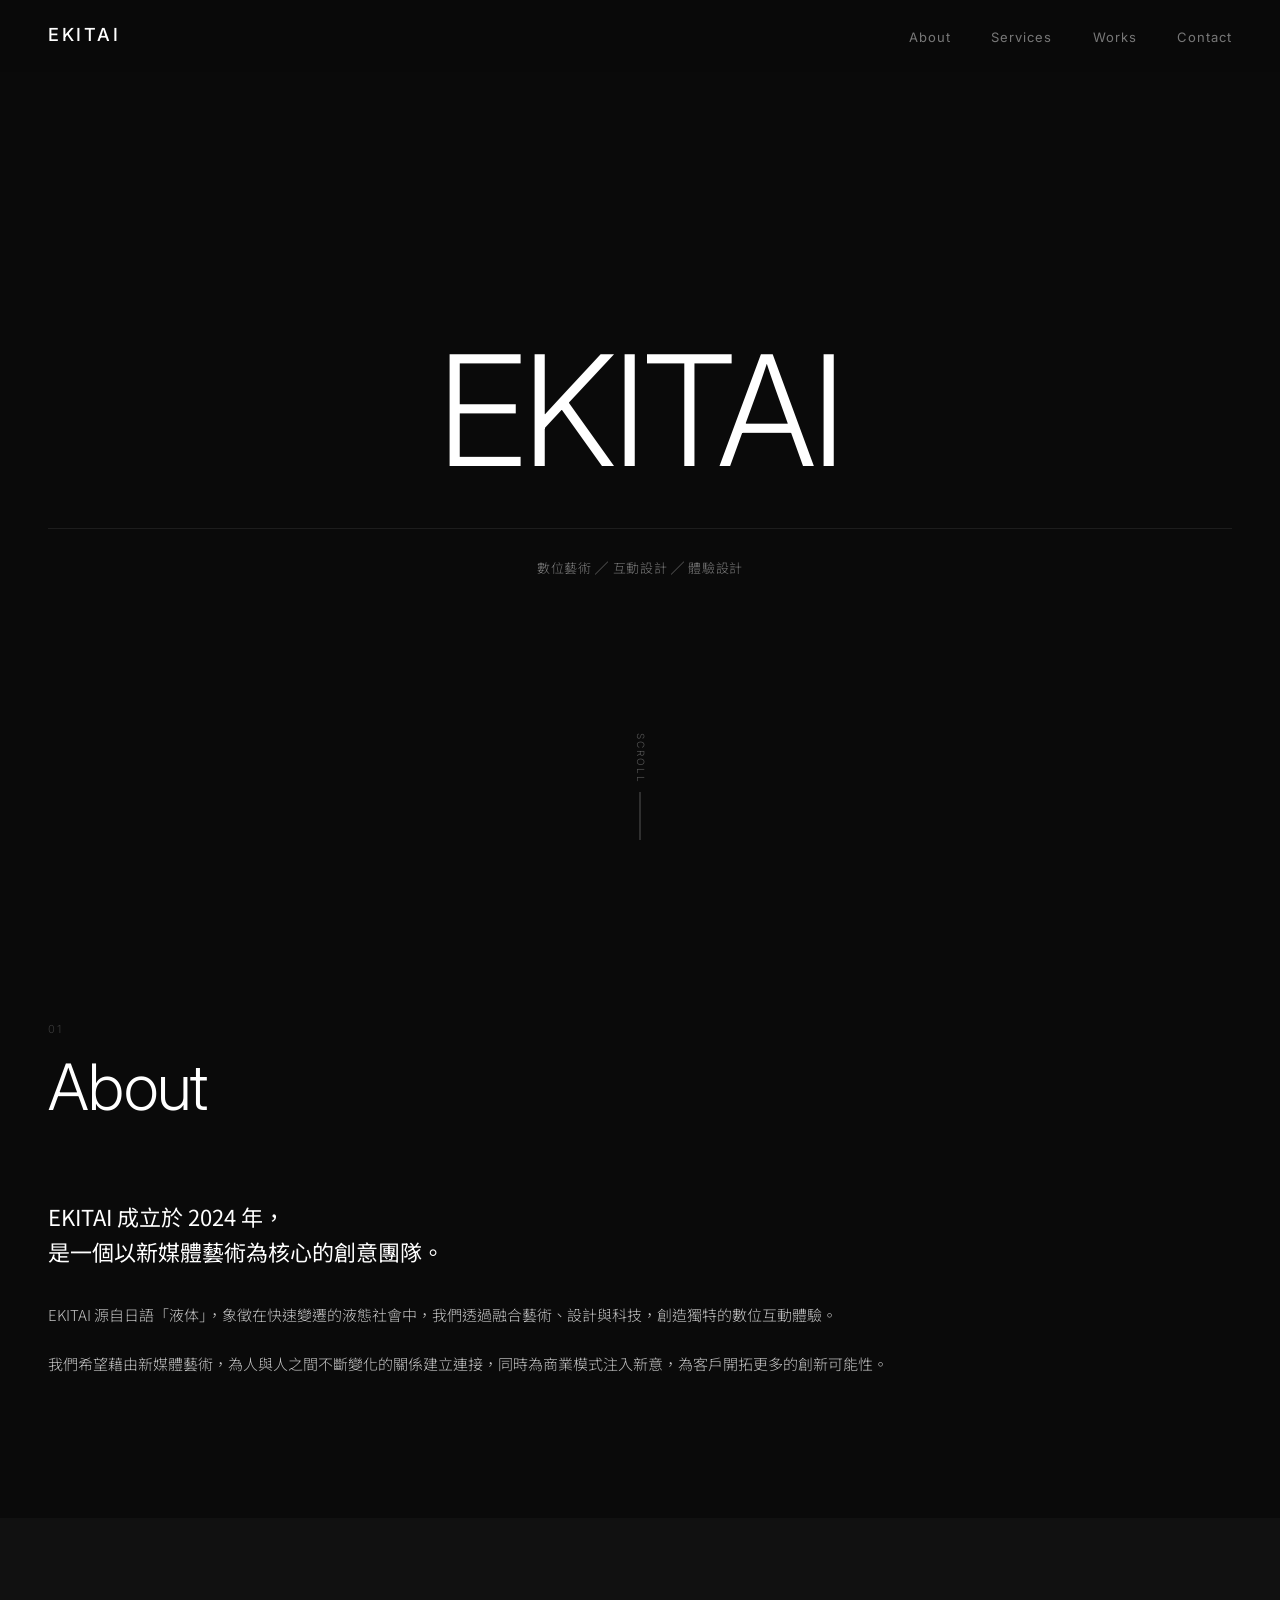
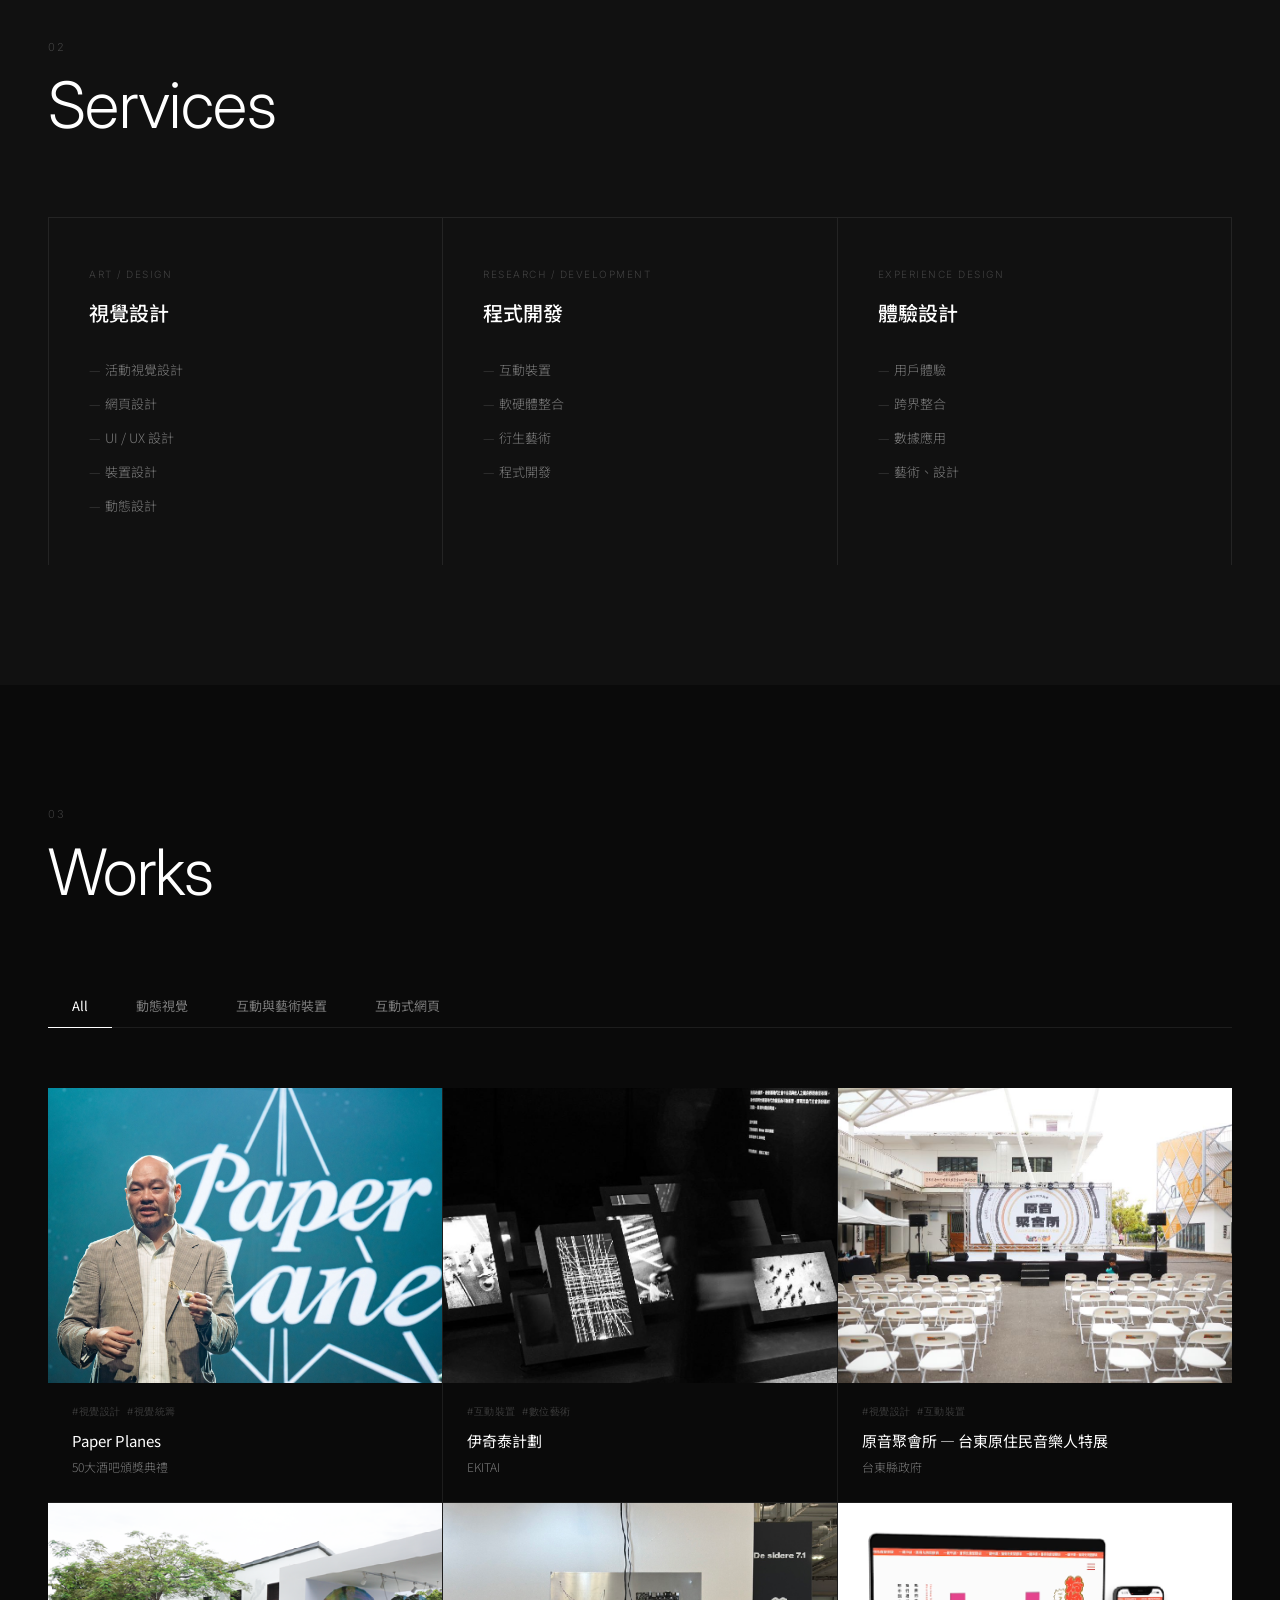
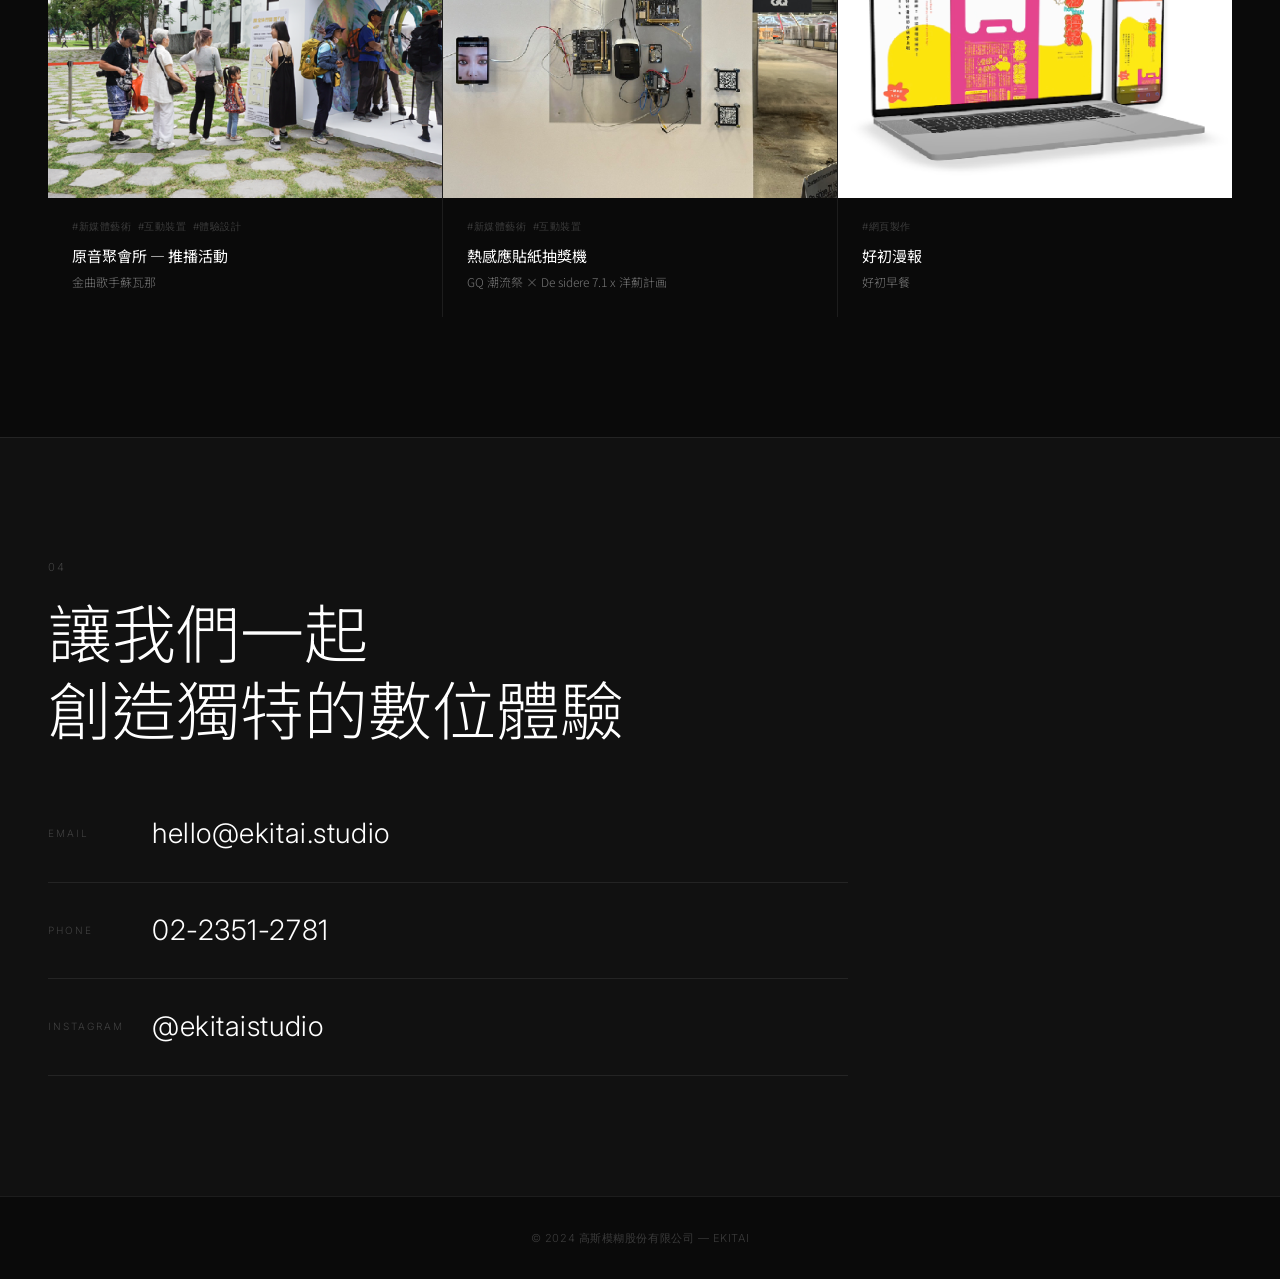
==== commit 77a5af2b: "Update works to active projects, remove timeline from about works.js 精簡為 6 件已備妥圖片的作品，移除未完成項目。 About " ====
--- a/index.html
+++ b/index.html
@@ -3,7 +3,7 @@
 <head>
   <meta charset="UTF-8">
   <meta name="viewport" content="width=device-width, initial-scale=1.0">
-  <title>EKITAI — 高斯模糊股份有限公司</title>
+  <title>EKITAI</title>
   <meta name="description" content="EKITAI 是以新媒體藝術為核心的創意團隊，融合藝術、設計與科技，創造獨特的數位互動體驗。">
   <link rel="icon" href="favicon.ico">
   <link rel="preconnect" href="https://fonts.googleapis.com">
@@ -60,49 +60,10 @@
   <section id="about">
     <div class="section-index reveal">01</div>
     <h2 class="section-title reveal">About</h2>
-    <div class="about-grid">
-      <div class="about-text">
-        <p class="highlight reveal">EKITAI 成立於 2024 年，<br>是一個以新媒體藝術為核心的創意團隊。</p>
-        <p class="reveal">EKITAI 源自日語「液体」，象徵在快速變遷的液態社會中，我們透過融合藝術、設計與科技，創造獨特的數位互動體驗。</p>
-        <p class="reveal">我們希望藉由新媒體藝術，為人與人之間不斷變化的關係建立連接，同時為商業模式注入新意，為客戶開拓更多的創新可能性。</p>
-      </div>
-      <div class="timeline reveal">
-        <div class="timeline-item">
-          <div class="timeline-year">2007</div>
-          <div class="timeline-content">
-            <h4>tripper</h4>
-            <p>以台灣電聲廠牌為出發，獨立發行唱片，培養國內音樂創作人才，邀請國外知名電子音樂創作者舉辦演出與講座。</p>
-            <div class="timeline-tags">
-              <span class="timeline-tag">音樂廠牌</span>
-              <span class="timeline-tag">演出活動</span>
-            </div>
-          </div>
-        </div>
-        <div class="timeline-item">
-          <div class="timeline-year">2019</div>
-          <div class="timeline-content">
-            <p>廣納集結來自各類不同創作領域的夥伴，工作範圍涵蓋影像、音樂、網頁、活動，專注於動態視覺、數位音像、互動裝置創作、VJ、3D Mapping Projection 之發展，更投入策展、體驗為核心的策畫工作。</p>
-            <div class="timeline-tags">
-              <span class="timeline-tag">視覺藝術</span>
-              <span class="timeline-tag">商業活動</span>
-              <span class="timeline-tag">活動統籌</span>
-              <span class="timeline-tag">策展規劃</span>
-            </div>
-          </div>
-        </div>
-        <div class="timeline-item">
-          <div class="timeline-year">2024</div>
-          <div class="timeline-content">
-            <h4>EKITAI</h4>
-            <p>子公司 EKITAI 成立，專注於數位創意領域，整合技術，提供多層次的互動體驗，探索嶄新的數位商業價值。</p>
-            <div class="timeline-tags">
-              <span class="timeline-tag">數位藝術</span>
-              <span class="timeline-tag">視覺設計</span>
-              <span class="timeline-tag">互動體驗</span>
-            </div>
-          </div>
-        </div>
-      </div>
+    <div class="about-text">
+      <p class="highlight reveal">EKITAI 成立於 2024 年，<br>是一個以新媒體藝術為核心的創意團隊。</p>
+      <p class="reveal">EKITAI 源自日語「液体」，象徵在快速變遷的液態社會中，我們透過融合藝術、設計與科技，創造獨特的數位互動體驗。</p>
+      <p class="reveal">我們希望藉由新媒體藝術，為人與人之間不斷變化的關係建立連接，同時為商業模式注入新意，為客戶開拓更多的創新可能性。</p>
     </div>
   </section>
 
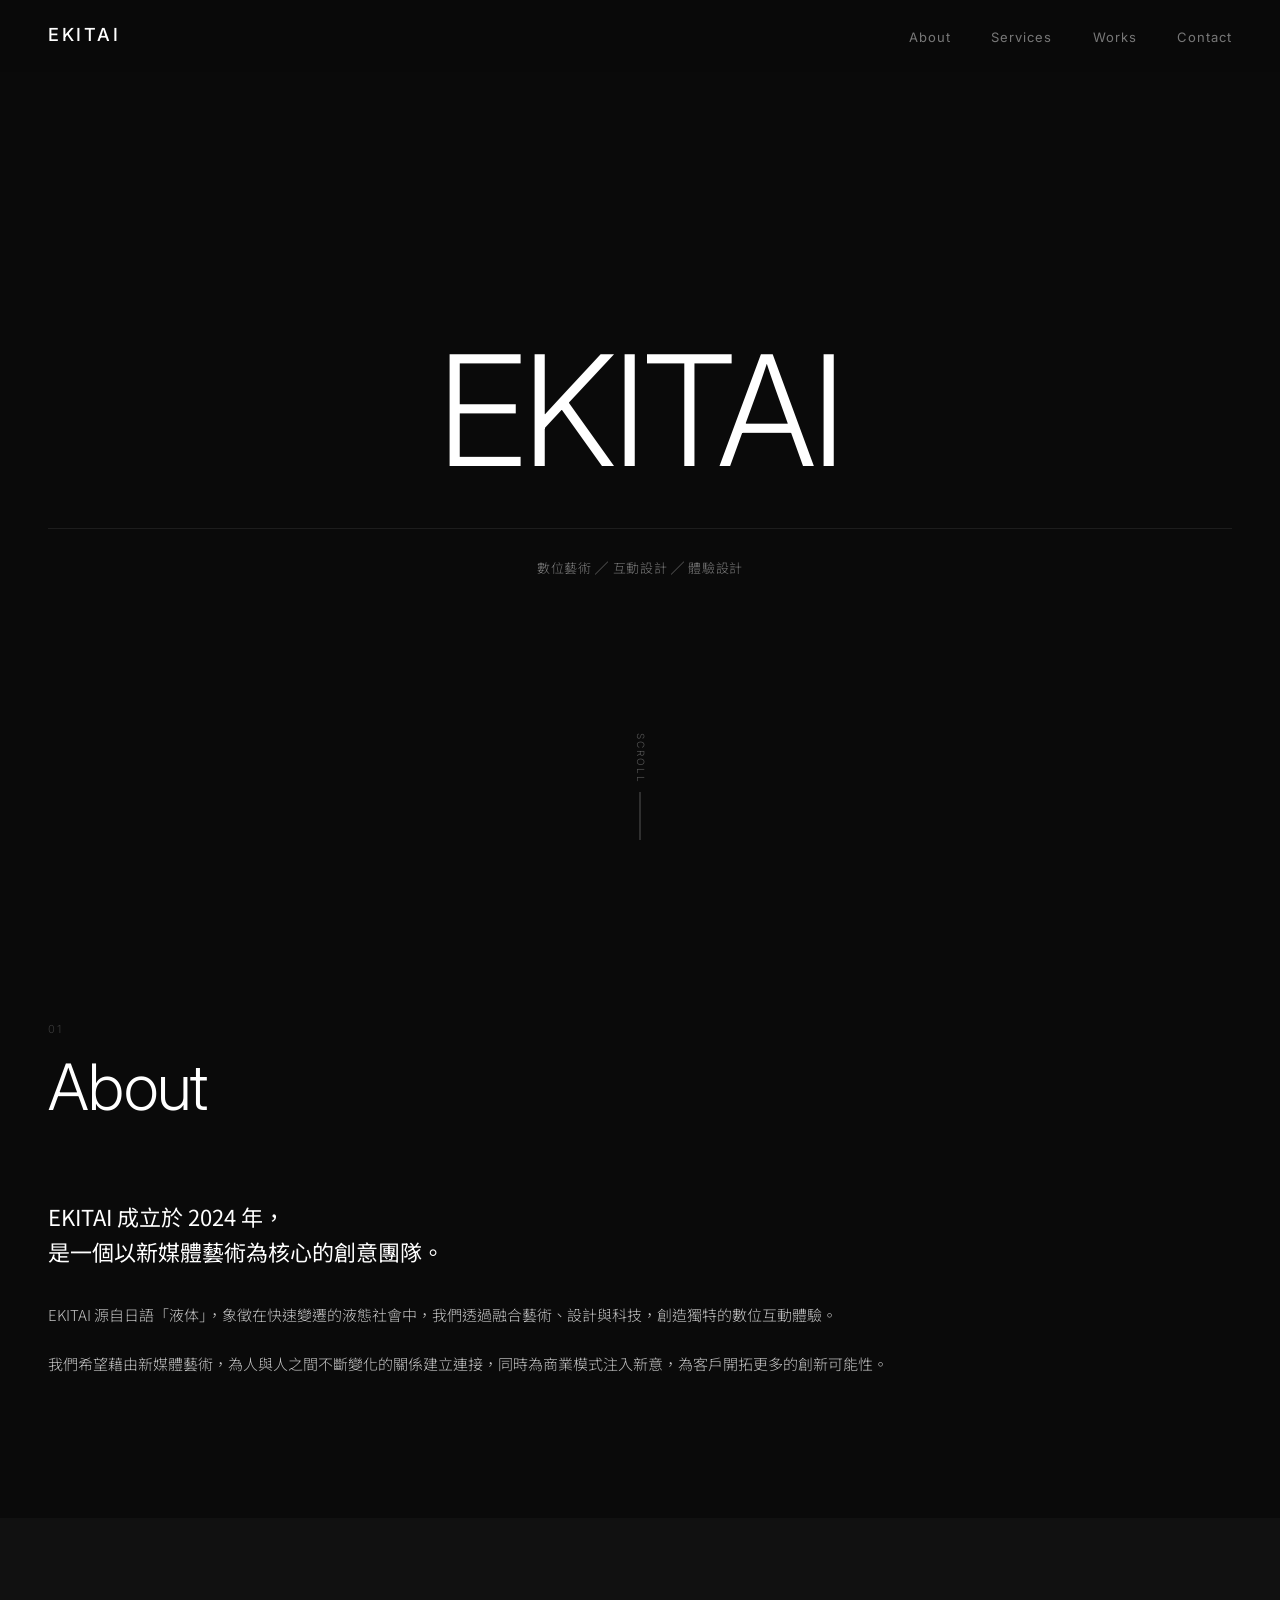
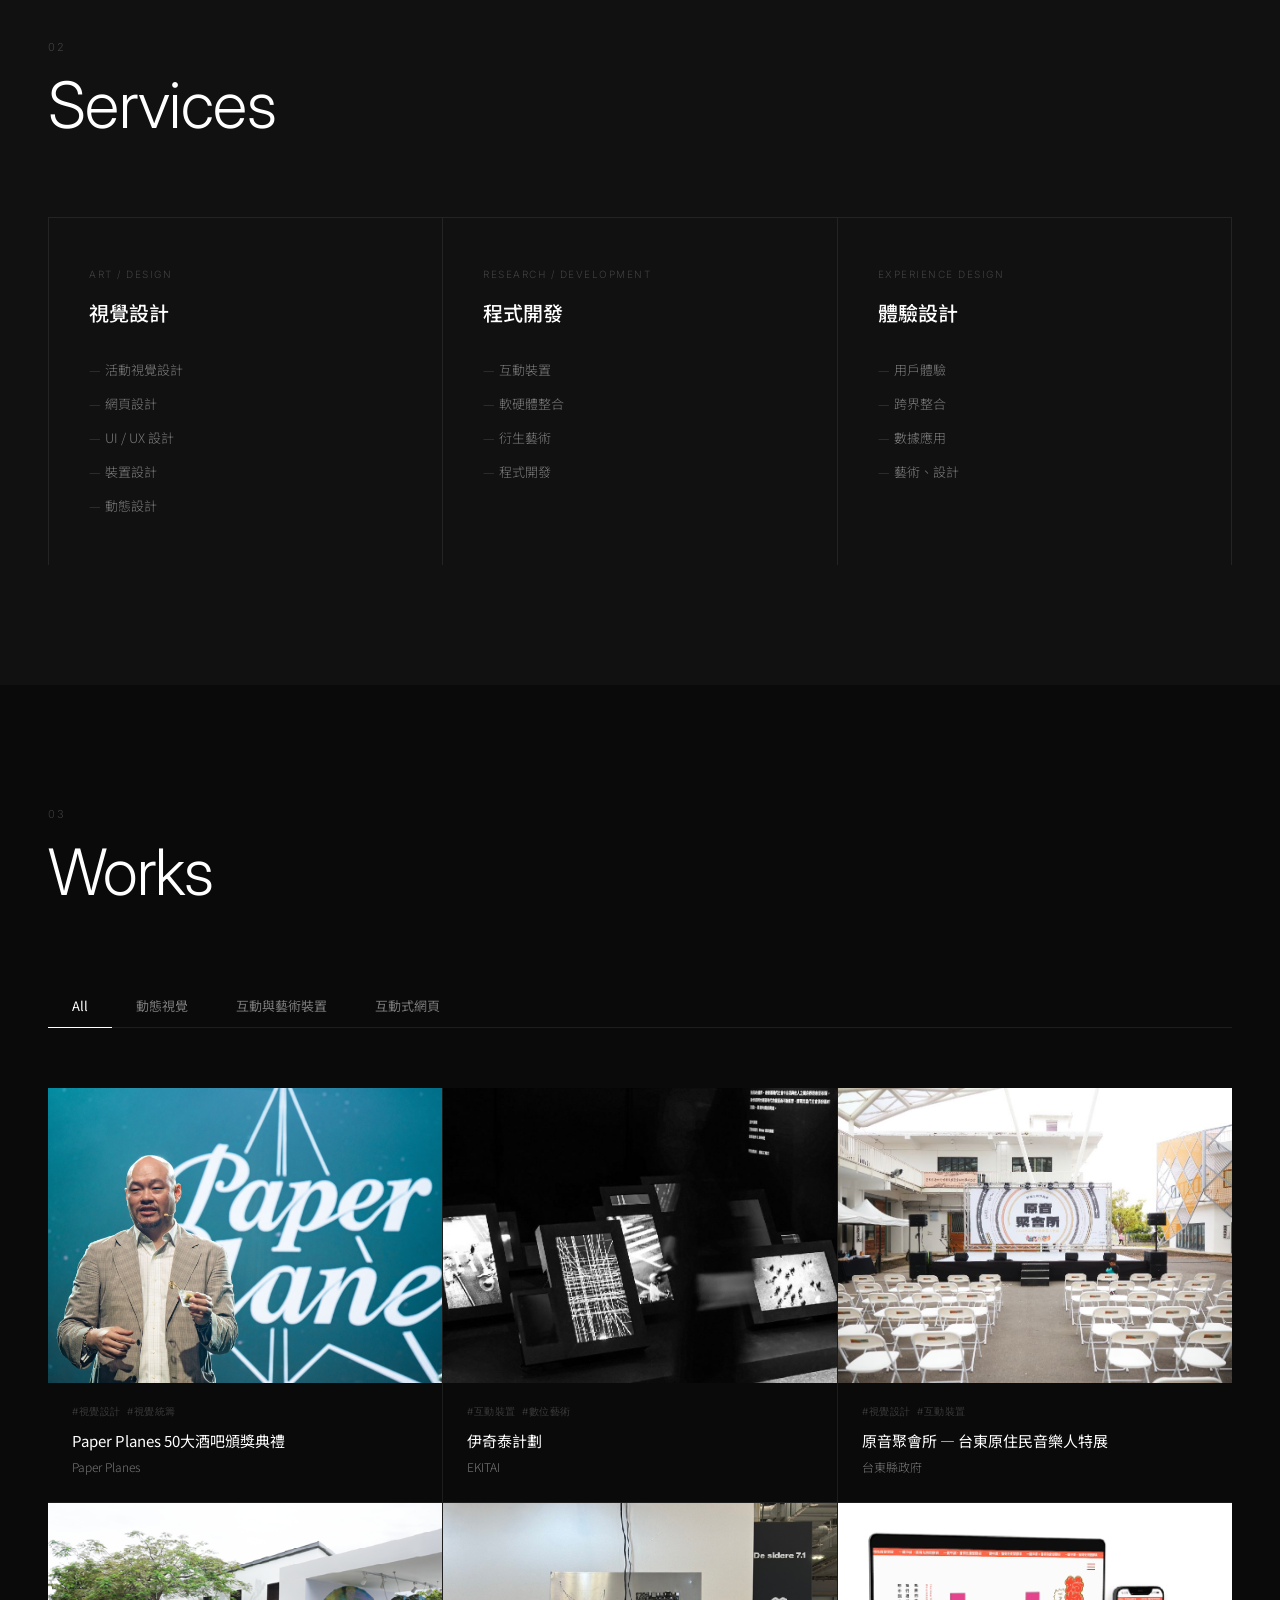
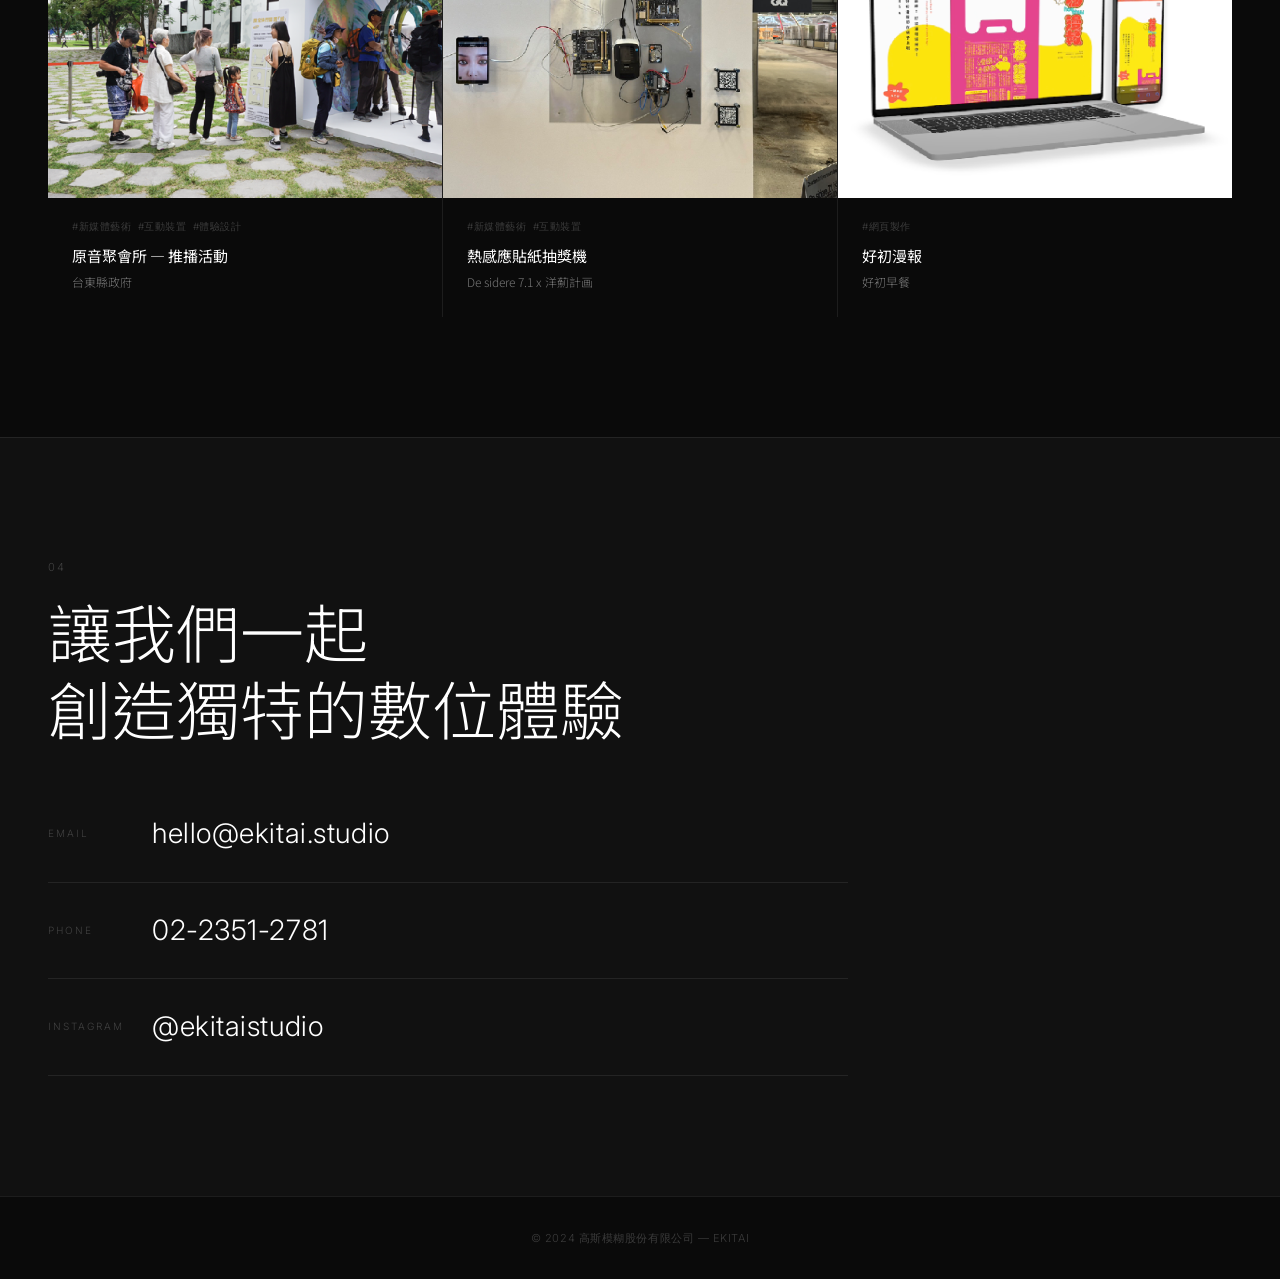
==== commit 65f51a6e: "Add Google Analytics (G-MZT7PCFHGV) 在 index.html 與 works.html 加入 GA4 追蹤碼。" ====
--- a/index.html
+++ b/index.html
@@ -6,6 +6,14 @@
   <title>EKITAI</title>
   <meta name="description" content="EKITAI 是以新媒體藝術為核心的創意團隊，融合藝術、設計與科技，創造獨特的數位互動體驗。">
   <link rel="icon" href="favicon.ico">
+  <!-- Google tag (gtag.js) -->
+  <script async src="https://www.googletagmanager.com/gtag/js?id=G-MZT7PCFHGV"></script>
+  <script>
+    window.dataLayer = window.dataLayer || [];
+    function gtag(){dataLayer.push(arguments);}
+    gtag('js', new Date());
+    gtag('config', 'G-MZT7PCFHGV');
+  </script>
   <link rel="preconnect" href="https://fonts.googleapis.com">
   <link rel="preconnect" href="https://fonts.gstatic.com" crossorigin>
   <link href="https://fonts.googleapis.com/css2?family=Inter:wght@300;400;500&family=Noto+Sans+TC:wght@300;400;500&display=swap" rel="stylesheet">
